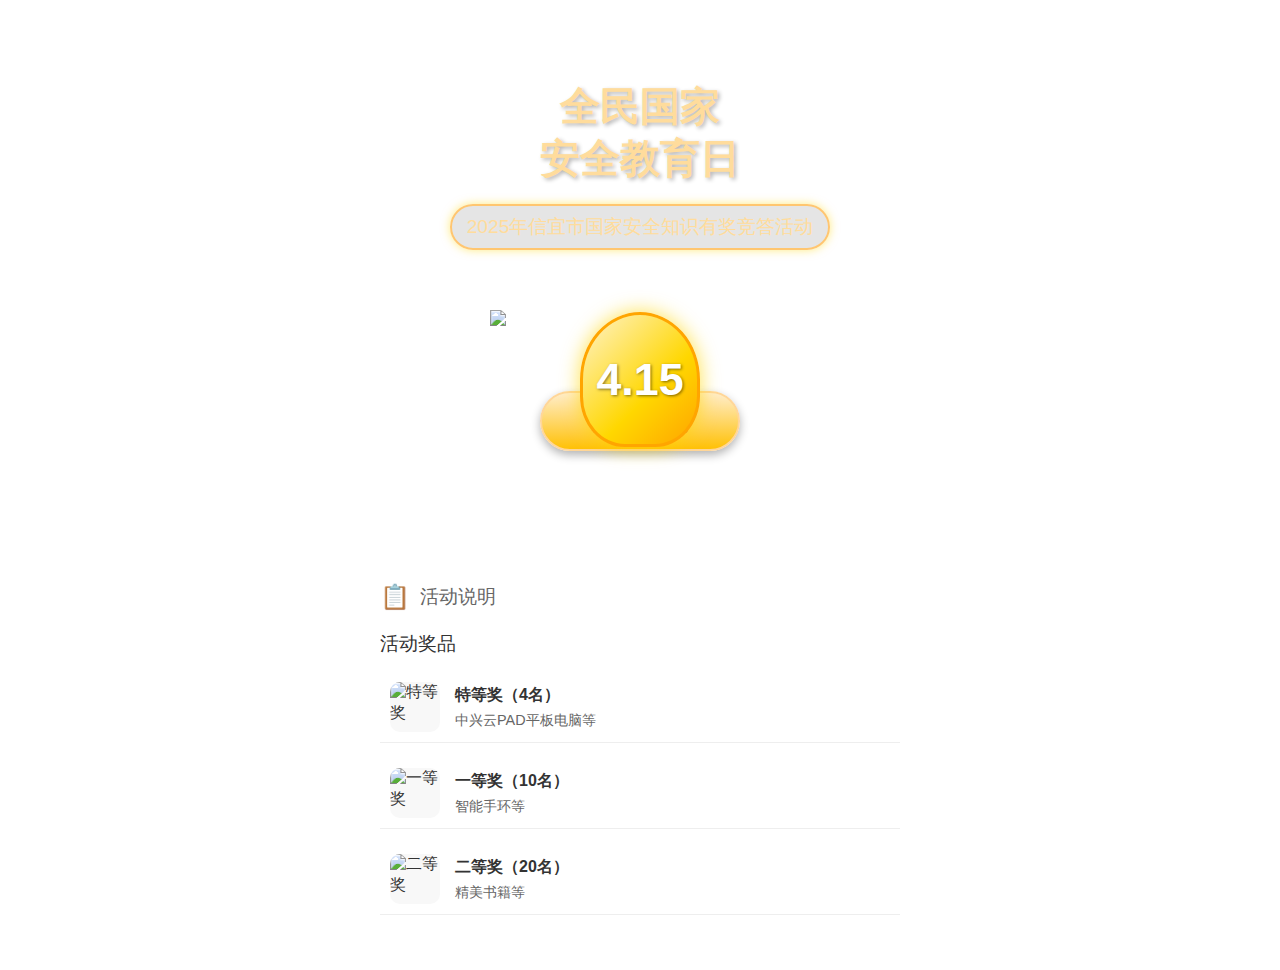
==== index.html @ 882b2b86 "no message" ====
<!DOCTYPE html>
<html lang="zh">
<head>
    <meta charset="UTF-8">
    <meta name="viewport" content="width=device-width, initial-scale=1.0">
    <title>2025年国家安全知识有奖竞答活动</title>
    <link rel="stylesheet" href="style.css">
    <style>
        /* 页面特定样式 */
        .container {
            width: 100%;
            max-width: 600px;
            margin: 0 auto;
            display: flex;
            flex-direction: column;
            align-items: center;
            padding: 20px;
            box-sizing: border-box;
        }
        
        .header {
            text-align: center;
            margin-top: 60px;
            margin-bottom: 40px;
        }
        
        .title {
            color: #FFDC9C;
            font-size: 2.5rem;
            font-weight: bold;
            text-shadow: 2px 2px 4px rgba(0, 0, 0, 0.3);
            margin-bottom: 10px;
            line-height: 1.3;
        }
        
        .subtitle {
            color: #FFDC9C;
            background-color: rgba(0, 0, 0, 0.1);
            padding: 8px 15px;
            border-radius: 30px;
            font-size: 1.2rem;
            margin-top: 20px;
            border: 2px solid #FFC670;
            box-shadow: 0 0 10px rgba(255, 215, 0, 0.5);
        }
        
        .shield-container {
            position: relative;
            margin: 20px 0 40px;
            width: 100%;
            display: flex;
            flex-direction: column;
            align-items: center;
        }
        
        .book-image {
            width: 80%;
            max-width: 300px;
        }
        
        .shield {
            position: absolute;
            top: 10%;
            width: 120px;
            height: 135px;
            background: linear-gradient(135deg, #FFF3CC 0%, #FFD700 60%, #FFA500 100%);
            border-radius: 60% 60% 45% 45%;
            display: flex;
            align-items: center;
            justify-content: center;
            box-shadow: 0 0 20px rgba(255, 215, 0, 0.7);
            border: 3px solid #FFA500;
        }
        
        .shield-text {
            color: white;
            font-size: 2.8rem;
            font-weight: bold;
            text-shadow: 1px 1px 3px rgba(0, 0, 0, 0.5);
        }
        
        .start-btn {
            background: linear-gradient(to bottom, #FFEDCB 0%, #FFC107 100%);
            color: #E63946;
            border: none;
            border-radius: 50px;
            padding: 12px 50px;
            font-size: 1.5rem;
            font-weight: bold;
            margin: 20px 0;
            cursor: pointer;
            box-shadow: 0 4px 10px rgba(0, 0, 0, 0.3);
            border: 2px solid #FFD699;
        }
        
        .start-btn:hover {
            background: linear-gradient(to bottom, #FFD699 0%, #FFA000 100%);
        }
        
        .participation-info {
            color: white;
            font-size: 1rem;
            margin: 10px 0;
            text-align: center;
        }
        
        .activity-info {
            background-color: white;
            border-radius: 10px 10px 0 0;
            width: 100%;
            padding: 20px;
            margin-top: 30px;
            color: #333;
        }
        
        .info-header {
            display: flex;
            align-items: center;
            margin-bottom: 20px;
            color: #666;
            font-size: 1.2rem;
        }
        
        .info-icon {
            margin-right: 10px;
            color: #999;
            font-size: 1.5rem;
        }
        
        .prize-section {
            margin-top: 20px;
        }
        
        .prize-title {
            font-size: 1.2rem;
            color: #333;
            margin-bottom: 15px;
        }
        
        .prize-item {
            display: flex;
            align-items: center;
            margin-bottom: 15px;
            padding: 10px;
            border-bottom: 1px solid #eee;
        }
        
        .prize-icon {
            width: 50px;
            height: 50px;
            margin-right: 15px;
            background-color: #f8f8f8;
            display: flex;
            align-items: center;
            justify-content: center;
            border-radius: 10px;
            overflow: hidden;
        }
        
        .prize-icon img {
            width: 100%;
            height: 100%;
            object-fit: contain;
        }
        
        .prize-desc {
            flex: 1;
        }
        
        .prize-name {
            font-weight: bold;
            margin-bottom: 5px;
        }
        
        .prize-detail {
            color: #666;
            font-size: 0.9rem;
        }
    </style>
</head>
<body>
    <div class="container">
        <div class="header">
            <div class="title">全民国家<br>安全教育日</div>
            <div class="subtitle">2025年信宜市国家安全知识有奖竞答活动</div>
        </div>
        
        <div class="shield-container">
            <img src="book.png" alt="书本图片" class="book-image">
            <div class="shield">
                <div class="shield-text">4.15</div>
            </div>
        </div>
        
        <button class="start-btn" id="startBtn">开始挑战</button>
        
        <div class="participation-info">
            您今天还有 2 次参与机会<br>
            已有 8478 人参加活动
        </div>
        
        <div class="activity-info">
            <div class="info-header">
                <span class="info-icon">📋</span>
                <span>活动说明</span>
            </div>
            
            <div class="prize-section">
                <div class="prize-title">活动奖品</div>
                
                <div class="prize-item">
                    <div class="prize-icon">
                        <img src="gift.png" alt="特等奖">
                    </div>
                    <div class="prize-desc">
                        <div class="prize-name">特等奖（4名）</div>
                        <div class="prize-detail">中兴云PAD平板电脑等</div>
                    </div>
                </div>
                
                <div class="prize-item">
                    <div class="prize-icon">
                        <img src="gift.png" alt="一等奖">
                    </div>
                    <div class="prize-desc">
                        <div class="prize-name">一等奖（10名）</div>
                        <div class="prize-detail">智能手环等</div>
                    </div>
                </div>
                
                <div class="prize-item">
                    <div class="prize-icon">
                        <img src="gift.png" alt="二等奖">
                    </div>
                    <div class="prize-desc">
                        <div class="prize-name">二等奖（20名）</div>
                        <div class="prize-detail">精美书籍等</div>
                    </div>
                </div>
            </div>
        </div>
    </div>

    <script>
        // 点击开始挑战按钮跳转到答题页面
        document.getElementById("startBtn").addEventListener("click", function() {
            window.location.href = "quiz.html";
        });
    </script>
</body>
</html>
---- style.css ----
/* Global style for mobile responsiveness and basic resets */
* {
    box-sizing: border-box;
    margin: 0;
    padding: 0;
  }
  
  body {
    font-family: Arial, sans-serif;
    background: url('背景.jpg') no-repeat center top ; /* Red gradient background */
    background-size: 100% auto; /* 宽度100%，高度自适应，保持原始比例 */
    color: #fff;  /* Default text color white (overwritten for options as needed) */
    padding: 20;
    height: 100vh; /* 确保body占满整个视口高度 */
    display: flex;
    flex-direction: column;
    align-items: center;
  }
    /* Quiz Container 调整位置 */
    #quiz-container {
      width: 90%;
      max-width: 800px;
      margin-top: 25vh; /* 从顶部留出15%的视口高度 */
      background-color: rgba(230, 11, 11, 0.5); /* 半透明黑色背景 */
      border-radius: 10px;
      padding: 20px;
      box-shadow: 0 0 20px rgba(0, 0, 0, 0.1);
    }
  /* Timer display */
  #timer {
    text-align: center;
    font-size: 1.2em;
    margin-bottom: 15px;
    color: #fff;
  }
  #timer #time {
    font-weight: bold;
    font-size: 1.6em;
    color: #4CAF50;  /* Green color for the countdown number */
  }
    /* Result screen styling */
    #result-container {
      text-align: center;
      width: 100%;  /* 使其占满整个父容器 */
      padding: 20px 0;
    }
    #result-container h2 {
      font-size: 1.8em;
      margin-bottom: 20px;
      color: #fff;
    }
    #score-text {
      font-size: 1.4em;
      color: #fff;
      font-weight: bold;
    }
  /* Question number text */
  #question-number {
    text-align: center;
    font-size: 1em;
    margin-bottom: 5px;
  }
  
  /* Question text */
  #question-text {
    text-align: left;
    font-size: 1.25em;
    font-weight: bold;
    margin-bottom: 20px;
    line-height: 1.4;
  }
  
  /* Options container and option items */
  #options {
    max-width: 600px;
    margin: 0 auto; /* center options container */
  }
  .option {
    background: #fff;
    color: #000;
    border: none;
    border-radius: 8px;
    padding: 15px;
    margin: 10px 0;
    font-size: 1em;
    text-align: left;
    display: flex;
    justify-content: space-between;
    align-items: center;
    /* Add subtle shadow for contrast on colored background */
    box-shadow: 0 2px 4px rgba(0,0,0,0.2);
    cursor: pointer;
  }
  .option:hover {
    background: #f1f1f1;
  }
  
  /* Option text and icon */
  .option-text {
    /* flex-grow to fill space, pushing icon to right */
    flex: 1;
  }
  .option-icon {
    margin-left: 10px;
    font-size: 1.2em;
    visibility: hidden; /* hidden until answer is revealed */
  }
  
  /* Correct answer styling */
  .option.correct {
    background: #4CAF50 !important;  /* green background */
    color: #fff !important;          /* white text on green */
  }
  .option.correct .option-icon {
    visibility: visible;
    color: #fff;
  }
  .option.correct .option-icon::before {
    content: "✔";
  }
  
  /* Incorrect answer styling */
  .option.wrong {
    background: #E74C3C !important;  /* red background */
    color: #fff !important;          /* white text on red */
  }
  .option.wrong .option-icon {
    visibility: visible;
    color: #fff;
  }
  .option.wrong .option-icon::before {
    content: "✖";
  }
  
  /* Result screen styling */
  #result-container {
    text-align: center;
    margin-top: 50px;
  }
  #result-container h2 {
    font-size: 1.5em;
    margin-bottom: 20px;
  }
  #score-text {
    font-size: 1.2em;
  }
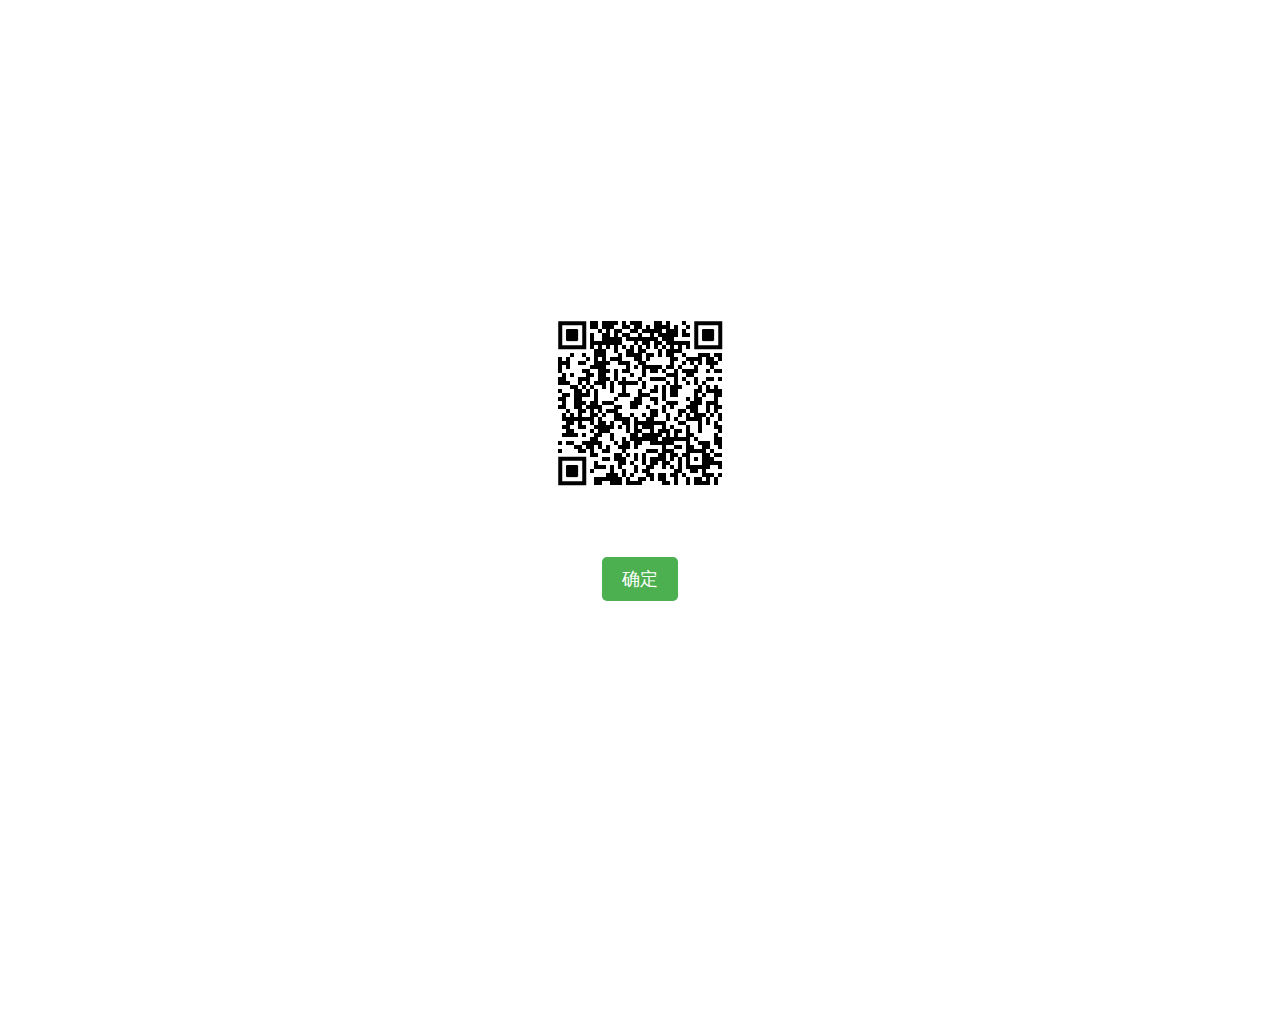
==== commit a5709c09: "123" ====
--- a/index.html
+++ b/index.html
@@ -3,248 +3,57 @@
 <head>
     <meta charset="UTF-8">
     <meta name="viewport" content="width=device-width, initial-scale=1.0">
-    <title>2025年国家安全知识有奖竞答活动</title>
-    <link rel="stylesheet" href="style.css">
+    <title>关注公众号</title>
     <style>
-        /* 页面特定样式 */
-        .container {
-            width: 100%;
-            max-width: 600px;
-            margin: 0 auto;
+        body {
+            font-family: Arial, sans-serif;
+            text-align: center;
+            padding-top: 50px;
+            /* 添加背景图片 */
+            background: url('FirstPageBackground.jpg') no-repeat center center fixed;
+            background-size: cover;
+            height: 100vh;
+            overflow: hidden;
+            color: #fff; /* 文字颜色改为白色 */
+            
             display: flex;
             flex-direction: column;
-            align-items: center;
+            justify-content: flex-start;
             padding: 20px;
-            box-sizing: border-box;
+            padding-top: 10vh;
         }
-        
-        .header {
-            text-align: center;
-            margin-top: 60px;
-            margin-bottom: 40px;
+        .content-wrapper {
+            margin-top: 10vh;       /* 进一步控制下移距离 */
+            transform: translateY(20px); /* 微调位置 */
         }
-        
-        .title {
-            color: #FFDC9C;
-            font-size: 2.5rem;
-            font-weight: bold;
-            text-shadow: 2px 2px 4px rgba(0, 0, 0, 0.3);
-            margin-bottom: 10px;
-            line-height: 1.3;
+        .qr-code {
+            margin: 30px 0;
         }
-        
-        .subtitle {
-            color: #FFDC9C;
-            background-color: rgba(0, 0, 0, 0.1);
-            padding: 8px 15px;
-            border-radius: 30px;
-            font-size: 1.2rem;
+        /* 增加按钮样式 */
+        #nextButton {
             margin-top: 20px;
-            border: 2px solid #FFC670;
-            box-shadow: 0 0 10px rgba(255, 215, 0, 0.5);
-        }
-        
-        .shield-container {
-            position: relative;
-            margin: 20px 0 40px;
-            width: 100%;
-            display: flex;
-            flex-direction: column;
-            align-items: center;
-        }
-        
-        .book-image {
-            width: 80%;
-            max-width: 300px;
-        }
-        
-        .shield {
-            position: absolute;
-            top: 10%;
-            width: 120px;
-            height: 135px;
-            background: linear-gradient(135deg, #FFF3CC 0%, #FFD700 60%, #FFA500 100%);
-            border-radius: 60% 60% 45% 45%;
-            display: flex;
-            align-items: center;
-            justify-content: center;
-            box-shadow: 0 0 20px rgba(255, 215, 0, 0.7);
-            border: 3px solid #FFA500;
-        }
-        
-        .shield-text {
+            padding: 10px 20px;
+            font-size: 1.1em;
+            background-color: #4CAF50;
             color: white;
-            font-size: 2.8rem;
-            font-weight: bold;
-            text-shadow: 1px 1px 3px rgba(0, 0, 0, 0.5);
-        }
-        
-        .start-btn {
-            background: linear-gradient(to bottom, #FFEDCB 0%, #FFC107 100%);
-            color: #E63946;
             border: none;
-            border-radius: 50px;
-            padding: 12px 50px;
-            font-size: 1.5rem;
-            font-weight: bold;
-            margin: 20px 0;
+            border-radius: 5px;
             cursor: pointer;
-            box-shadow: 0 4px 10px rgba(0, 0, 0, 0.3);
-            border: 2px solid #FFD699;
-        }
-        
-        .start-btn:hover {
-            background: linear-gradient(to bottom, #FFD699 0%, #FFA000 100%);
-        }
-        
-        .participation-info {
-            color: white;
-            font-size: 1rem;
-            margin: 10px 0;
-            text-align: center;
-        }
-        
-        .activity-info {
-            background-color: white;
-            border-radius: 10px 10px 0 0;
-            width: 100%;
-            padding: 20px;
-            margin-top: 30px;
-            color: #333;
-        }
-        
-        .info-header {
-            display: flex;
-            align-items: center;
-            margin-bottom: 20px;
-            color: #666;
-            font-size: 1.2rem;
-        }
-        
-        .info-icon {
-            margin-right: 10px;
-            color: #999;
-            font-size: 1.5rem;
-        }
-        
-        .prize-section {
-            margin-top: 20px;
-        }
-        
-        .prize-title {
-            font-size: 1.2rem;
-            color: #333;
-            margin-bottom: 15px;
-        }
-        
-        .prize-item {
-            display: flex;
-            align-items: center;
-            margin-bottom: 15px;
-            padding: 10px;
-            border-bottom: 1px solid #eee;
-        }
-        
-        .prize-icon {
-            width: 50px;
-            height: 50px;
-            margin-right: 15px;
-            background-color: #f8f8f8;
-            display: flex;
-            align-items: center;
-            justify-content: center;
-            border-radius: 10px;
-            overflow: hidden;
-        }
-        
-        .prize-icon img {
-            width: 100%;
-            height: 100%;
-            object-fit: contain;
-        }
-        
-        .prize-desc {
-            flex: 1;
-        }
-        
-        .prize-name {
-            font-weight: bold;
-            margin-bottom: 5px;
-        }
-        
-        .prize-detail {
-            color: #666;
-            font-size: 0.9rem;
         }
     </style>
 </head>
 <body>
-    <div class="container">
-        <div class="header">
-            <div class="title">全民国家<br>安全教育日</div>
-            <div class="subtitle">2025年信宜市国家安全知识有奖竞答活动</div>
+    <div class="content-wrapper">
+        <h1>扫描二维码并关注我们的公众号</h1>
+        <div class="qr-code">
+            <img src="qrcode.png" alt="微信公众号二维码" width="200">
         </div>
-        
-        <div class="shield-container">
-            <img src="book.png" alt="书本图片" class="book-image">
-            <div class="shield">
-                <div class="shield-text">4.15</div>
-            </div>
-        </div>
-        
-        <button class="start-btn" id="startBtn">开始挑战</button>
-        
-        <div class="participation-info">
-            您今天还有 2 次参与机会<br>
-            已有 8478 人参加活动
-        </div>
-        
-        <div class="activity-info">
-            <div class="info-header">
-                <span class="info-icon">📋</span>
-                <span>活动说明</span>
-            </div>
-            
-            <div class="prize-section">
-                <div class="prize-title">活动奖品</div>
-                
-                <div class="prize-item">
-                    <div class="prize-icon">
-                        <img src="gift.png" alt="特等奖">
-                    </div>
-                    <div class="prize-desc">
-                        <div class="prize-name">特等奖（4名）</div>
-                        <div class="prize-detail">中兴云PAD平板电脑等</div>
-                    </div>
-                </div>
-                
-                <div class="prize-item">
-                    <div class="prize-icon">
-                        <img src="gift.png" alt="一等奖">
-                    </div>
-                    <div class="prize-desc">
-                        <div class="prize-name">一等奖（10名）</div>
-                        <div class="prize-detail">智能手环等</div>
-                    </div>
-                </div>
-                
-                <div class="prize-item">
-                    <div class="prize-icon">
-                        <img src="gift.png" alt="二等奖">
-                    </div>
-                    <div class="prize-desc">
-                        <div class="prize-name">二等奖（20名）</div>
-                        <div class="prize-detail">精美书籍等</div>
-                    </div>
-                </div>
-            </div>
-        </div>
+        <button id="nextButton">确定</button>
     </div>
 
     <script>
-        // 点击开始挑战按钮跳转到答题页面
-        document.getElementById("startBtn").addEventListener("click", function() {
-            window.location.href = "quiz.html";
+        document.getElementById("nextButton").addEventListener("click", function() {
+            window.location.href = "second_page.html";  // 跳转到第二个界面
         });
     </script>
 </body>
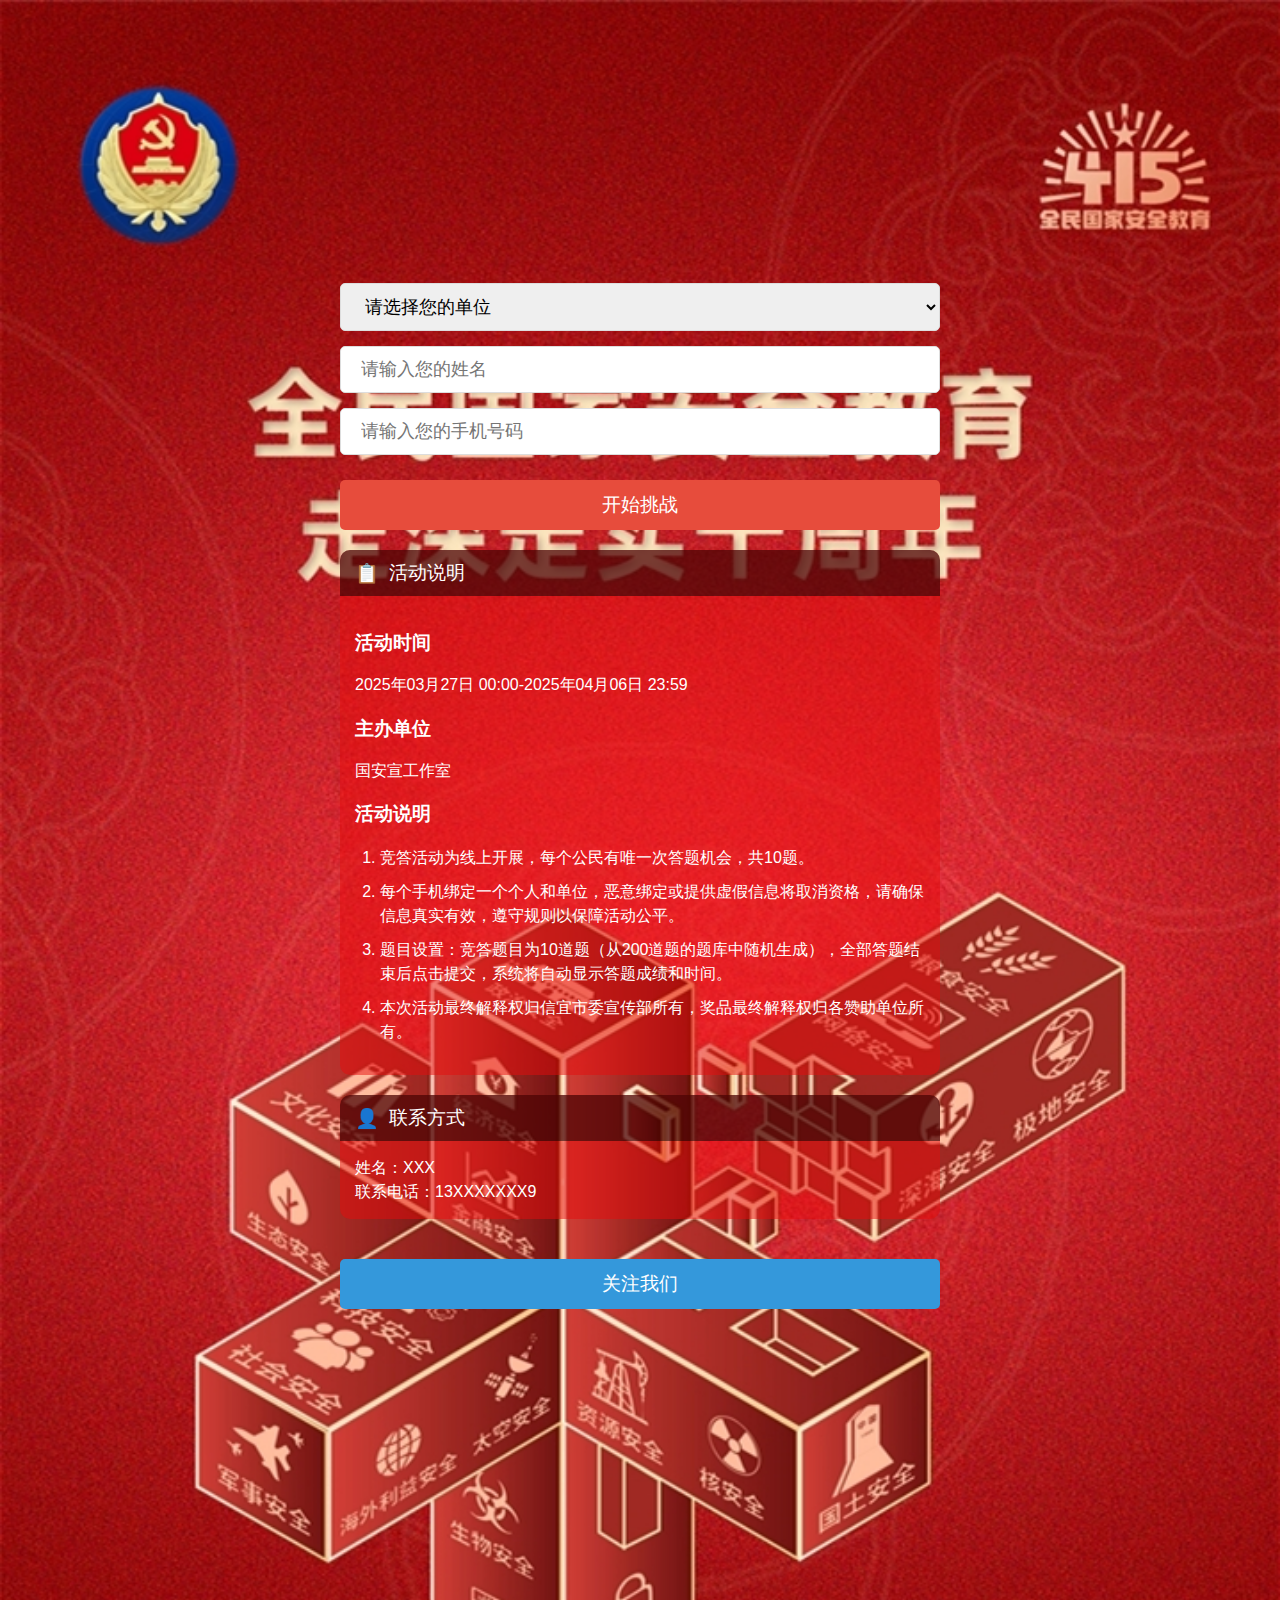
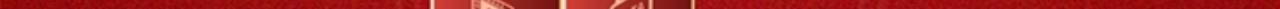
==== commit caa34526: "牛逼" ====
--- a/index.html
+++ b/index.html
@@ -1,59 +1,120 @@
 <!DOCTYPE html>
-<html lang="zh">
+<html lang="zh" class="index-page">
 <head>
     <meta charset="UTF-8">
     <meta name="viewport" content="width=device-width, initial-scale=1.0">
-    <title>关注公众号</title>
-    <style>
-        body {
-            font-family: Arial, sans-serif;
-            text-align: center;
-            padding-top: 50px;
-            /* 添加背景图片 */
-            background: url('FirstPageBackground.jpg') no-repeat center center fixed;
-            background-size: cover;
-            height: 100vh;
-            overflow: hidden;
-            color: #fff; /* 文字颜色改为白色 */
-            
-            display: flex;
-            flex-direction: column;
-            justify-content: flex-start;
-            padding: 20px;
-            padding-top: 10vh;
-        }
-        .content-wrapper {
-            margin-top: 10vh;       /* 进一步控制下移距离 */
-            transform: translateY(20px); /* 微调位置 */
-        }
-        .qr-code {
-            margin: 30px 0;
-        }
-        /* 增加按钮样式 */
-        #nextButton {
-            margin-top: 20px;
-            padding: 10px 20px;
-            font-size: 1.1em;
-            background-color: #4CAF50;
-            color: white;
-            border: none;
-            border-radius: 5px;
-            cursor: pointer;
-        }
-    </style>
+    <title>2025年国安宣工作室国家安全知识有奖竞答</title>
+    <link rel="stylesheet" href="index.css">
 </head>
 <body>
     <div class="content-wrapper">
-        <h1>扫描二维码并关注我们的公众号</h1>
-        <div class="qr-code">
-            <img src="qrcode.png" alt="微信公众号二维码" width="200">
+
+        <div class="form-area">
+            <select id="unitSelect" aria-label="选择单位">
+                <option value="">请选择您的单位</option>
+                <option value="A">A单位</option>
+                <option value="B">B单位</option>
+                <option value="C">C单位</option>
+                <option value="D">D单位</option>
+            </select>
+            
+            <input type="text" id="userName" placeholder="请输入您的姓名" aria-label="姓名">
+            <input type="tel" id="userPhone" placeholder="请输入您的手机号码" aria-label="手机号码">
+            
+            <button id="startQuizButton">开始挑战</button>
         </div>
-        <button id="nextButton">确定</button>
+        
+        <div class="section info-section">
+            <div class="section-title">
+                <span class="icon">📋</span> 活动说明
+            </div>
+            <div class="section-content">
+                <h3>活动时间</h3>
+                <div class="time-desc">2025年03月27日 00:00-2025年04月06日 23:59</div>
+                
+                <h3>主办单位</h3>
+                <div class="organizer">国安宣工作室</div>
+                
+                <h3>活动说明</h3>
+                <ol class="rules">
+                    <li>竞答活动为线上开展，每个公民有唯一次答题机会，共10题。</li>
+                    <li>每个手机绑定一个个人和单位，恶意绑定或提供虚假信息将取消资格，请确保信息真实有效，遵守规则以保障活动公平。</li>
+                    <li>题目设置：竞答题目为10道题（从200道题的题库中随机生成），全部答题结束后点击提交，系统将自动显示答题成绩和时间。</li>
+                    <li>本次活动最终解释权归信宜市委宣传部所有，奖品最终解释权归各赞助单位所有。</li>
+                </ol>
+            </div>
+        </div>
+        
+        <div class="section contact-section">
+            <div class="section-title">
+                <span class="icon">👤</span> 联系方式
+            </div>
+            <div class="section-content contact-info">
+                <div>姓名：XXX</div>
+                <div>联系电话：13XXXXXXX9</div>
+            </div>
+        </div>
+        
+        <button id="followButton" class="follow-button">关注我们</button>
+    </div>
+    
+    <!-- 二维码弹窗 -->
+    <div id="qrModal" class="modal">
+        <div class="modal-content">
+            <div class="qr-code">
+                <img src="qrcode.png" alt="微信公众号二维码" width="200">
+            </div>
+            <div class="qr-instruction">长按识别二维码</div>
+            <button id="closeModal" class="close-button">×</button>
+        </div>
     </div>
 
     <script>
-        document.getElementById("nextButton").addEventListener("click", function() {
-            window.location.href = "second_page.html";  // 跳转到第二个界面
+        // 开始答题按钮
+        document.getElementById("startQuizButton").addEventListener("click", function() {
+            const unit = document.getElementById("unitSelect").value;
+            const name = document.getElementById("userName").value;
+            const phone = document.getElementById("userPhone").value;
+            
+            if (!unit) {
+                alert("请选择您的单位");
+                return;
+            }
+            
+            if (!name) {
+                alert("请输入您的姓名");
+                return;
+            }
+            
+            if (!phone) {
+                alert("请输入您的手机号码");
+                return;
+            }
+            
+            // 将用户信息存储在localStorage中
+            localStorage.setItem("selectedUnit", unit);
+            localStorage.setItem("userName", name);
+            localStorage.setItem("userPhone", phone);
+            
+            // 跳转到答题页面
+            window.location.href = "quiz.html";
+        });
+        
+        // 关注我们按钮
+        document.getElementById("followButton").addEventListener("click", function() {
+            document.getElementById("qrModal").style.display = "flex";
+        });
+        
+        // 关闭二维码弹窗
+        document.getElementById("closeModal").addEventListener("click", function() {
+            document.getElementById("qrModal").style.display = "none";
+        });
+        
+        // 点击弹窗背景也可以关闭
+        document.getElementById("qrModal").addEventListener("click", function(event) {
+            if (event.target === this) {
+                this.style.display = "none";
+            }
         });
     </script>
 </body>
--- a/index.css
+++ b/index.css
@@ -0,0 +1,322 @@
+/* 共享基础样式 */
+body {
+    font-family: Arial, sans-serif;
+    text-align: center;
+    min-height: 100vh;
+    overflow-x: hidden;
+    overflow-y: auto;
+    display: flex;
+    flex-direction: column;
+    justify-content: flex-start;
+    padding: 20px;
+    padding-top: 5vh;
+    padding-bottom: 200px; /* 减少底部padding */
+    color: #fff;
+    margin: 0;
+    position: relative; /* 确保定位正确 */
+}
+
+/* index.html 样式 - 两张图片和纯色背景 */
+.index-page body {
+    background-color: #900A0B; /* 背景底色 */
+    position: relative;
+}
+
+/* 背景实现 - 上下两张图片，中间纯色 */
+.index-page body::before {
+    content: "";
+    position: absolute; /* 允许背景随内容滚动 */
+    top: 0;
+    left: 0;
+    right: 0;
+    bottom: 0;
+    z-index: -1;
+    
+    /* 使用两张图片，纯色中间 */
+    background: 
+        url('FirstPageTop.jpg') top center / 100% auto no-repeat,    /* 顶部图片 */
+        url('FirstPageBottom.jpg') bottom center / 100% auto no-repeat; /* 底部图片 */
+    
+    /* 设置背景图片位置 */
+    background-position: 
+        top center,       /* 顶部图片位置 */
+        bottom center;    /* 底部图片位置 */
+    
+    background-color: #900A0B; /* 确保中间有纯色背景 */
+    background-attachment: scroll; /* 允许背景滚动 */
+    height: auto; /* 高度自适应 */
+    min-height: 100%; /* 最小高度100% */
+}
+
+.content-wrapper {
+    margin: 0 auto;
+    margin-top: 22vh; /* 增加上边距，使内容显示在更靠下的位置 */
+    max-width: 600px;
+    width: 100%;
+    padding: 20px;
+    position: relative;
+    z-index: 1;
+    margin-bottom: 50px; /* 增加底部间距 */
+}
+
+/* 标题样式 */
+h1 {
+    font-size: 2.2em;
+    font-weight: bold;
+    margin-bottom: 5px;
+    color: gold;
+    text-shadow: 1px 1px 3px rgba(0,0,0,0.7);
+}
+
+.subtitle {
+    font-size: 1.2em;
+    margin-bottom: 20px;
+    padding: 5px 10px;
+    background-color: rgba(255, 215, 0, 0.2);
+    border-radius: 20px;
+    display: inline-block;
+}
+
+/* 盾牌图标 */
+.shield-icon {
+    width: 200px;
+    height: 200px;
+    margin: 20px auto;
+    background-color: gold;
+    border-radius: 50% 50% 5% 5%;
+    display: flex;
+    justify-content: center;
+    align-items: center;
+    box-shadow: 0 0 20px rgba(255, 215, 0, 0.5);
+    position: relative;
+}
+
+.date {
+    font-size: 3em;
+    font-weight: bold;
+    color: white;
+    text-shadow: 1px 1px 3px rgba(0,0,0,0.7);
+}
+
+/* 表单区域 */
+.form-area {
+    margin: 20px 0;
+    display: flex;
+    flex-direction: column;
+    gap: 15px;
+}
+
+#unitSelect, #userName, #userPhone {
+    padding: 12px 20px;
+    font-size: 1.1em;
+    border-radius: 5px;
+    border: 1px solid #ddd;
+    width: 100%;
+    box-sizing: border-box;
+}
+
+#startQuizButton {
+    width: 100%;
+    padding: 12px 20px;
+    font-size: 1.2em;
+    margin-top: 10px;
+    background-color: #e74c3c;
+    transition: background-color 0.3s;
+}
+
+#startQuizButton:hover {
+    background-color: #c0392b;
+}
+
+/* 信息区块 */
+.section {
+    background-color: rgba(230, 11, 11, 0.5);
+    border-radius: 10px;
+    margin: 20px 0;
+    text-align: left;
+    overflow: hidden;
+}
+
+.section-title {
+    background-color: rgba(0, 0, 0, 0.5);
+    padding: 10px 15px;
+    font-size: 1.2em;
+    display: flex;
+    align-items: center;
+}
+
+.icon {
+    margin-right: 10px;
+}
+
+.section-content {
+    padding: 15px;
+}
+
+/* 活动时间和主办单位 */
+.time-desc, .organizer {
+    margin: 10px 0;
+    line-height: 1.4;
+}
+
+/* 规则列表 */
+.rules {
+    padding-left: 25px;
+}
+
+.rules li {
+    margin-bottom: 10px;
+    line-height: 1.5;
+}
+
+/* 联系方式 */
+.contact-info {
+    line-height: 1.5;
+}
+
+/* 关注按钮 */
+.follow-button {
+    width: 100%;
+    padding: 12px 20px;
+    font-size: 1.2em;
+    margin-top: 20px;
+    margin-bottom: 30px; /* 增加底部间距 */
+    background-color: #3498db;
+}
+
+.follow-button:hover {
+    background-color: #2980b9;
+}
+
+/* 二维码弹窗 */
+.modal {
+    display: none;
+    position: fixed;
+    top: 0;
+    left: 0;
+    width: 100%;
+    height: 100%;
+    background-color: rgba(0, 0, 0, 0.7);
+    justify-content: center;
+    align-items: center;
+    z-index: 1000;
+}
+
+.modal-content {
+    background-color: white;
+    padding: 30px;
+    border-radius: 10px;
+    text-align: center;
+    position: relative;
+    max-width: 80%;
+}
+
+.qr-code {
+    margin: 20px 0;
+}
+
+.qr-instruction {
+    color: #333;
+    font-size: 1.2em;
+    margin-top: 15px;
+}
+
+.close-button {
+    position: absolute;
+    top: 10px;
+    right: 10px;
+    background: none;
+    border: none;
+    font-size: 1.5em;
+    cursor: pointer;
+    color: #333;
+    padding: 0;
+    margin: 0;
+    line-height: 1;
+    width: 30px;
+    height: 30px;
+}
+
+/* 按钮共享样式 */
+button {
+    margin-top: 20px;
+    padding: 10px 20px;
+    font-size: 1.1em;
+    background-color: #4CAF50;
+    color: white;
+    border: none;
+    border-radius: 5px;
+    cursor: pointer;
+}
+
+button:hover {
+    opacity: 0.9;
+}
+
+/* second_page.html 两图片背景实现 */
+.second-page body {
+    background-color: #1f3a70; /* 深蓝底色 */
+    position: relative;
+}
+
+.second-page body::before {
+    content: "";
+    position: absolute; /* 允许背景随内容滚动 */
+    top: 0;
+    left: 0;
+    right: 0;
+    bottom: 0;
+    z-index: -1;
+    
+    /* 使用两张图片，纯色中间 */
+    background: 
+        url('SecondPageTop.jpg') top center / 100% auto no-repeat,    /* 顶部图片 */
+        url('SecondPageBottom.jpg') bottom center / 100% auto no-repeat; /* 底部图片 */
+    
+    /* 设置背景图片位置 */
+    background-position: 
+        top center,       /* 顶部图片位置 */
+        bottom center;    /* 底部图片位置 */
+    
+    background-color: #1f3a70; /* 确保中间有纯色背景 */
+    background-attachment: scroll; /* 允许背景滚动 */
+    height: auto; /* 高度自适应 */
+    min-height: 100%; /* 最小高度100% */
+}
+
+.second-page .content-wrapper {
+    margin-top: 15vh;
+}
+
+.second-page h1 {
+    margin-bottom: 30px;
+}
+
+/* second_page 特有样式 */
+#unitSelect {
+    width: 100%;
+}
+
+#startQuizButton {
+    width: 100%;
+}
+
+/* 响应式调整 */
+@media (max-width: 768px) {
+    .content-wrapper {
+        padding: 10px;
+    }
+    
+    h1 {
+        font-size: 1.8em;
+    }
+    
+    .shield-icon {
+        width: 150px;
+        height: 150px;
+    }
+    
+    .date {
+        font-size: 2.5em;
+    }
+} 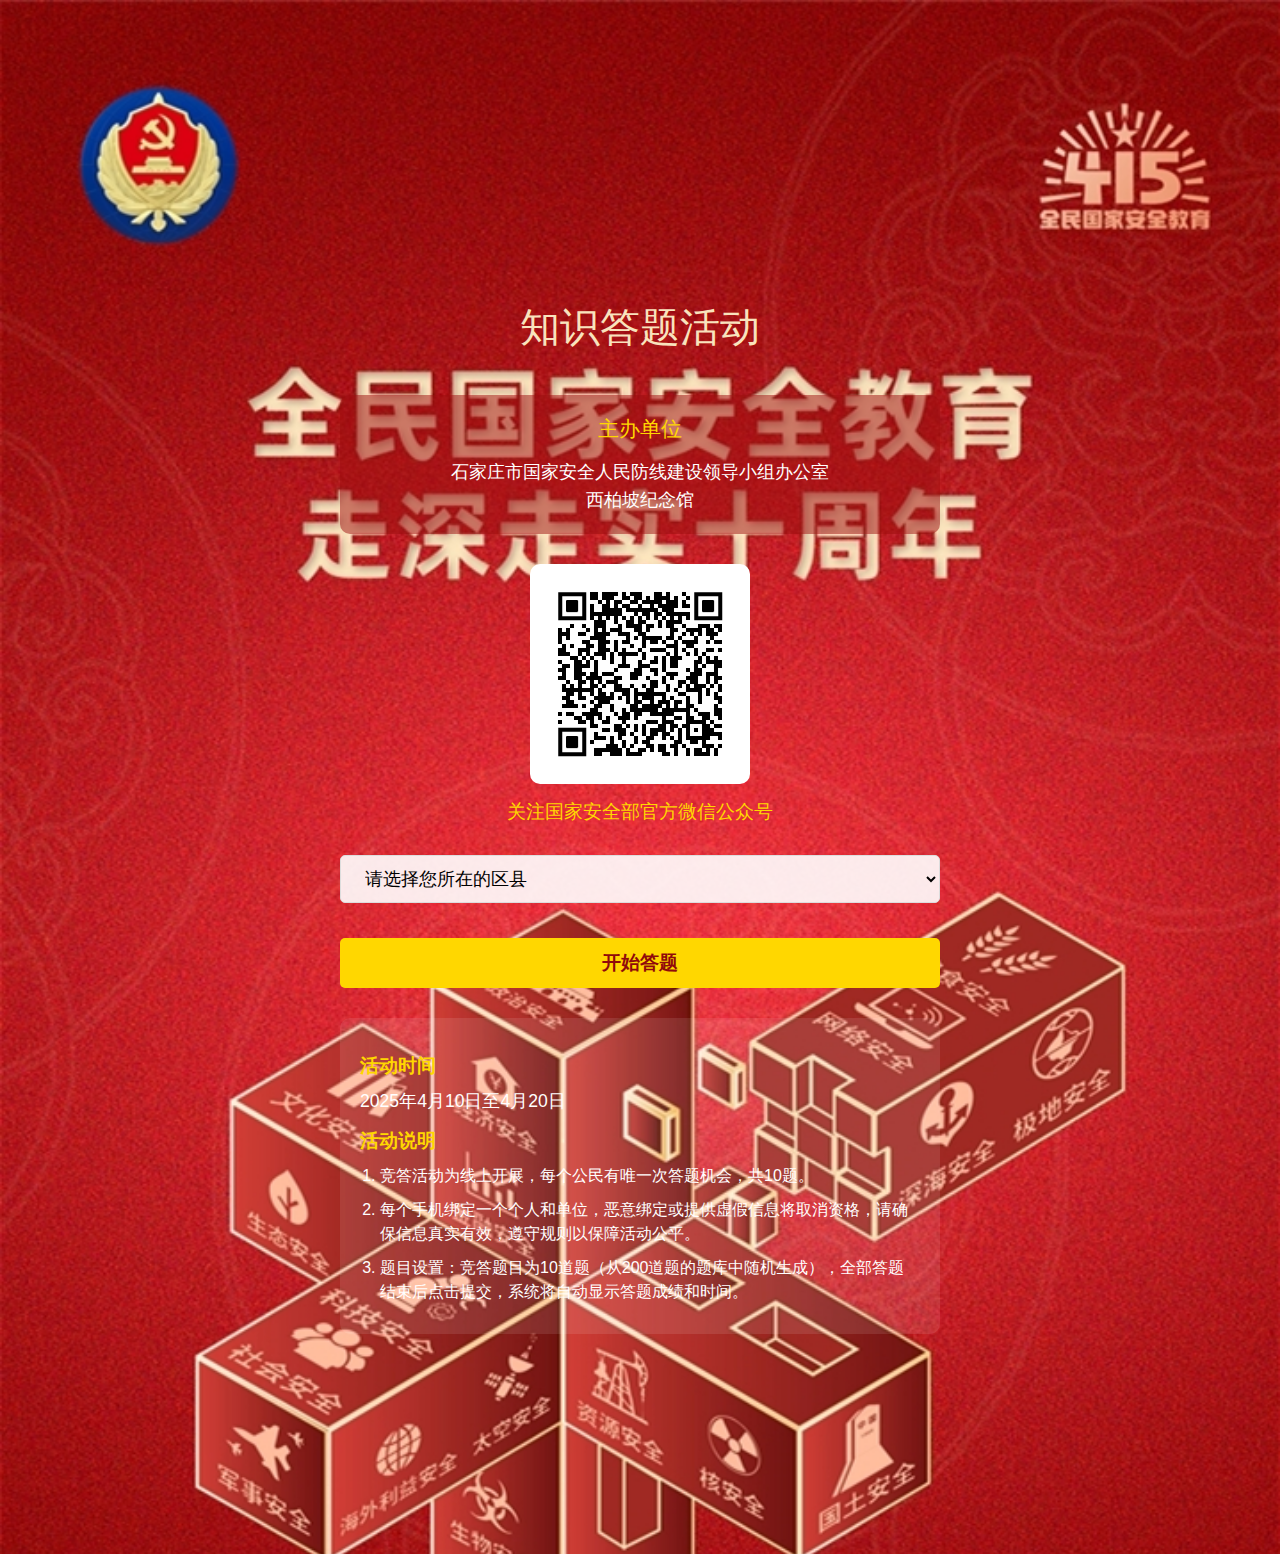
==== commit 97b50d37: "修改外观" ====
--- a/index.html
+++ b/index.html
@@ -3,118 +3,101 @@
 <head>
     <meta charset="UTF-8">
     <meta name="viewport" content="width=device-width, initial-scale=1.0">
-    <title>2025年国安宣工作室国家安全知识有奖竞答</title>
+    <title>415全民国家安全教育 走深走实十周年知识答题活动</title>
     <link rel="stylesheet" href="index.css">
 </head>
 <body>
     <div class="content-wrapper">
+        <div class="header-section">
+            <div class="activity-title">知识答题活动</div>
+        </div>
+
+        <div class="organizer-section">
+            <div class="section-title">主办单位</div>
+            <div class="organizer-content">
+                石家庄市国家安全人民防线建设领导小组办公室<br>
+                西柏坡纪念馆
+            </div>
+        </div>
+
+        <div class="qr-section">
+            <img src="qrcode.png" alt="国家安全部官方微信公众号二维码" class="qr-image">
+            <div class="qr-text">关注国家安全部官方微信公众号</div>
+        </div>
 
         <div class="form-area">
-            <select id="unitSelect" aria-label="选择单位">
-                <option value="">请选择您的单位</option>
-                <option value="A">A单位</option>
-                <option value="B">B单位</option>
-                <option value="C">C单位</option>
-                <option value="D">D单位</option>
+            <select id="districtSelect" aria-label="选择地区">
+                <option value="">请选择您所在的区县</option>
+                <option value="长安区">长安区</option>
+                <option value="桥西区">桥西区</option>
+                <option value="新华区">新华区</option>
+                <option value="井陉矿区">井陉矿区</option>
+                <option value="裕华区">裕华区</option>
+                <option value="藁城区">藁城区</option>
+                <option value="鹿泉区">鹿泉区</option>
+                <option value="栾城区">栾城区</option>
+                <option value="井陉县">井陉县</option>
+                <option value="正定县">正定县</option>
+                <option value="行唐县">行唐县</option>
+                <option value="灵寿县">灵寿县</option>
+                <option value="高邑县">高邑县</option>
+                <option value="深泽县">深泽县</option>
+                <option value="赞皇县">赞皇县</option>
+                <option value="无极县">无极县</option>
+                <option value="平山县">平山县</option>
+                <option value="元氏县">元氏县</option>
+                <option value="赵县">赵县</option>
+                <option value="辛集市">辛集市</option>
+                <option value="晋州市">晋州市</option>
+                <option value="新乐市">新乐市</option>
             </select>
             
-            <input type="text" id="userName" placeholder="请输入您的姓名" aria-label="姓名">
-            <input type="tel" id="userPhone" placeholder="请输入您的手机号码" aria-label="手机号码">
+
             
-            <button id="startQuizButton">开始挑战</button>
+            <button id="startQuizButton">开始答题</button>
         </div>
         
         <div class="section info-section">
-            <div class="section-title">
-                <span class="icon">📋</span> 活动说明
-            </div>
             <div class="section-content">
                 <h3>活动时间</h3>
-                <div class="time-desc">2025年03月27日 00:00-2025年04月06日 23:59</div>
-                
-                <h3>主办单位</h3>
-                <div class="organizer">国安宣工作室</div>
+                <div class="time-desc">2025年4月10日至4月20日</div>
                 
                 <h3>活动说明</h3>
                 <ol class="rules">
                     <li>竞答活动为线上开展，每个公民有唯一次答题机会，共10题。</li>
                     <li>每个手机绑定一个个人和单位，恶意绑定或提供虚假信息将取消资格，请确保信息真实有效，遵守规则以保障活动公平。</li>
                     <li>题目设置：竞答题目为10道题（从200道题的题库中随机生成），全部答题结束后点击提交，系统将自动显示答题成绩和时间。</li>
-                    <li>本次活动最终解释权归信宜市委宣传部所有，奖品最终解释权归各赞助单位所有。</li>
                 </ol>
             </div>
-        </div>
-        
-        <div class="section contact-section">
-            <div class="section-title">
-                <span class="icon">👤</span> 联系方式
-            </div>
-            <div class="section-content contact-info">
-                <div>姓名：XXX</div>
-                <div>联系电话：13XXXXXXX9</div>
-            </div>
-        </div>
-        
-        <button id="followButton" class="follow-button">关注我们</button>
-    </div>
-    
-    <!-- 二维码弹窗 -->
-    <div id="qrModal" class="modal">
-        <div class="modal-content">
-            <div class="qr-code">
-                <img src="qrcode.png" alt="微信公众号二维码" width="200">
-            </div>
-            <div class="qr-instruction">长按识别二维码</div>
-            <button id="closeModal" class="close-button">×</button>
         </div>
     </div>
 
     <script>
-        // 开始答题按钮
         document.getElementById("startQuizButton").addEventListener("click", function() {
-            const unit = document.getElementById("unitSelect").value;
-            const name = document.getElementById("userName").value;
-            const phone = document.getElementById("userPhone").value;
+            const district = document.getElementById("districtSelect").value;
+           // const name = document.getElementById("userName").value;
+           // const phone = document.getElementById("userPhone").value;
             
-            if (!unit) {
-                alert("请选择您的单位");
+            if (!district) {
+                alert("请选择您所在的区县");
                 return;
             }
             
-            if (!name) {
-                alert("请输入您的姓名");
-                return;
-            }
+           // if (!name) {
+           //     alert("请输入您的姓名");
+           //     return;
+           // }
             
-            if (!phone) {
-                alert("请输入您的手机号码");
-                return;
-            }
+           // if (!phone) {
+           //     alert("请输入您的手机号码");
+           //     return;
+           // }
             
-            // 将用户信息存储在localStorage中
-            localStorage.setItem("selectedUnit", unit);
-            localStorage.setItem("userName", name);
-            localStorage.setItem("userPhone", phone);
+            localStorage.setItem("selectedDistrict", district);
+            //localStorage.setItem("userName", name);
+            //localStorage.setItem("userPhone", phone);
             
-            // 跳转到答题页面
             window.location.href = "quiz.html";
-        });
-        
-        // 关注我们按钮
-        document.getElementById("followButton").addEventListener("click", function() {
-            document.getElementById("qrModal").style.display = "flex";
-        });
-        
-        // 关闭二维码弹窗
-        document.getElementById("closeModal").addEventListener("click", function() {
-            document.getElementById("qrModal").style.display = "none";
-        });
-        
-        // 点击弹窗背景也可以关闭
-        document.getElementById("qrModal").addEventListener("click", function(event) {
-            if (event.target === this) {
-                this.style.display = "none";
-            }
         });
     </script>
 </body>
--- a/index.css
+++ b/index.css
@@ -10,158 +10,172 @@
     justify-content: flex-start;
     padding: 20px;
     padding-top: 5vh;
-    padding-bottom: 200px; /* 减少底部padding */
+    padding-bottom: 200px;
     color: #fff;
     margin: 0;
-    position: relative; /* 确保定位正确 */
-}
-
-/* index.html 样式 - 两张图片和纯色背景 */
+    position: relative;
+}
+
+/* index.html 样式 */
 .index-page body {
-    background-color: #900A0B; /* 背景底色 */
+    background-color: #900A0B;
     position: relative;
 }
 
 /* 背景实现 - 上下两张图片，中间纯色 */
 .index-page body::before {
     content: "";
-    position: absolute; /* 允许背景随内容滚动 */
+    position: absolute;
     top: 0;
     left: 0;
     right: 0;
     bottom: 0;
     z-index: -1;
-    
-    /* 使用两张图片，纯色中间 */
     background: 
-        url('FirstPageTop.jpg') top center / 100% auto no-repeat,    /* 顶部图片 */
-        url('FirstPageBottom.jpg') bottom center / 100% auto no-repeat; /* 底部图片 */
-    
-    /* 设置背景图片位置 */
+        url('FirstPageTop.jpg') top center / 100% auto no-repeat,
+        url('FirstPageBottom.jpg') bottom center / 100% auto no-repeat;
     background-position: 
-        top center,       /* 顶部图片位置 */
-        bottom center;    /* 底部图片位置 */
-    
-    background-color: #900A0B; /* 确保中间有纯色背景 */
-    background-attachment: scroll; /* 允许背景滚动 */
-    height: auto; /* 高度自适应 */
-    min-height: 100%; /* 最小高度100% */
+        top center,
+        bottom center;
+    background-color: #900A0B;
+    background-attachment: scroll;
+    height: auto;
+    min-height: 100%;
 }
 
 .content-wrapper {
     margin: 0 auto;
-    margin-top: 22vh; /* 增加上边距，使内容显示在更靠下的位置 */
+    margin-top: 15vh;
     max-width: 600px;
     width: 100%;
     padding: 20px;
     position: relative;
     z-index: 1;
-    margin-bottom: 50px; /* 增加底部间距 */
-}
-
-/* 标题样式 */
-h1 {
-    font-size: 2.2em;
+}
+
+/* 标题部分 */
+.header-section {
+    margin-bottom: 40px;
+}
+
+.main-title {
+    font-size: 4em;
     font-weight: bold;
-    margin-bottom: 5px;
-    color: gold;
-    text-shadow: 1px 1px 3px rgba(0,0,0,0.7);
-}
-
-.subtitle {
-    font-size: 1.2em;
-    margin-bottom: 20px;
-    padding: 5px 10px;
-    background-color: rgba(255, 215, 0, 0.2);
-    border-radius: 20px;
-    display: inline-block;
-}
-
-/* 盾牌图标 */
-.shield-icon {
+    color: #FFD700;
+    text-shadow: 2px 2px 4px rgba(0,0,0,0.5);
+    margin-bottom: 10px;
+}
+
+.sub-title {
+    font-size: 2em;
+    font-weight: bold;
+    color: #FFD700;
+    margin-bottom: 10px;
+}
+
+.activity-title {
+    font-size: 2.5em;
+    color: #F9E3BD;
+    margin-top: 100px;
+}
+
+/* 主办单位部分 */
+.organizer-section {
+    margin: 30px 0;
+    padding: 20px;
+    background-color: rgba(155, 14, 13, 0.5);
+    border-radius: 10px;
+}
+
+.section-title {
+    font-size: 1.3em;
+    margin-bottom: 15px;
+    color: #FFD700;
+}
+
+.organizer-content {
+    line-height: 1.6;
+    font-size: 1.1em;
+}
+
+/* 二维码部分 */
+.qr-section {
+    margin: 30px 0;
+    display: flex;
+    flex-direction: column;
+    align-items: center;
+}
+
+.qr-image {
     width: 200px;
     height: 200px;
-    margin: 20px auto;
-    background-color: gold;
-    border-radius: 50% 50% 5% 5%;
-    display: flex;
-    justify-content: center;
-    align-items: center;
-    box-shadow: 0 0 20px rgba(255, 215, 0, 0.5);
-    position: relative;
-}
-
-.date {
-    font-size: 3em;
-    font-weight: bold;
-    color: white;
-    text-shadow: 1px 1px 3px rgba(0,0,0,0.7);
+    margin-bottom: 15px;
+    background-color: #fff;
+    padding: 10px;
+    border-radius: 10px;
+}
+
+.qr-text {
+    font-size: 1.2em;
+    color: #FFD700;
 }
 
 /* 表单区域 */
 .form-area {
-    margin: 20px 0;
+    margin: 30px 0;
     display: flex;
     flex-direction: column;
     gap: 15px;
 }
 
-#unitSelect, #userName, #userPhone {
+#districtSelect, #userName, #userPhone {
     padding: 12px 20px;
     font-size: 1.1em;
     border-radius: 5px;
     border: 1px solid #ddd;
     width: 100%;
-    box-sizing: border-box;
+    background-color: rgba(255, 255, 255, 0.9);
 }
 
 #startQuizButton {
     width: 100%;
     padding: 12px 20px;
     font-size: 1.2em;
-    margin-top: 10px;
-    background-color: #e74c3c;
+    margin-top: 20px;
+    background-color: #FFD700;
+    color: #900A0B;
+    border: none;
+    border-radius: 5px;
+    cursor: pointer;
+    font-weight: bold;
     transition: background-color 0.3s;
 }
 
 #startQuizButton:hover {
-    background-color: #c0392b;
-}
-
-/* 信息区块 */
-.section {
-    background-color: rgba(230, 11, 11, 0.5);
+    background-color: #FFC000;
+}
+
+/* 活动说明部分 */
+.info-section {
+    background-color: rgba(255, 255, 255, 0.1);
     border-radius: 10px;
-    margin: 20px 0;
+    padding: 20px;
     text-align: left;
-    overflow: hidden;
-}
-
-.section-title {
-    background-color: rgba(0, 0, 0, 0.5);
-    padding: 10px 15px;
-    font-size: 1.2em;
-    display: flex;
-    align-items: center;
-}
-
-.icon {
-    margin-right: 10px;
-}
-
-.section-content {
-    padding: 15px;
-}
-
-/* 活动时间和主办单位 */
-.time-desc, .organizer {
+}
+
+.info-section h3 {
+    color: #FFD700;
+    margin: 15px 0 10px 0;
+}
+
+.time-desc {
+    font-size: 1.1em;
     margin: 10px 0;
-    line-height: 1.4;
-}
-
-/* 规则列表 */
+}
+
 .rules {
-    padding-left: 25px;
+    padding-left: 20px;
+    margin: 10px 0;
 }
 
 .rules li {
@@ -169,154 +183,28 @@
     line-height: 1.5;
 }
 
-/* 联系方式 */
-.contact-info {
-    line-height: 1.5;
-}
-
-/* 关注按钮 */
-.follow-button {
-    width: 100%;
-    padding: 12px 20px;
-    font-size: 1.2em;
-    margin-top: 20px;
-    margin-bottom: 30px; /* 增加底部间距 */
-    background-color: #3498db;
-}
-
-.follow-button:hover {
-    background-color: #2980b9;
-}
-
-/* 二维码弹窗 */
-.modal {
-    display: none;
-    position: fixed;
-    top: 0;
-    left: 0;
-    width: 100%;
-    height: 100%;
-    background-color: rgba(0, 0, 0, 0.7);
-    justify-content: center;
-    align-items: center;
-    z-index: 1000;
-}
-
-.modal-content {
-    background-color: white;
-    padding: 30px;
-    border-radius: 10px;
-    text-align: center;
-    position: relative;
-    max-width: 80%;
-}
-
-.qr-code {
-    margin: 20px 0;
-}
-
-.qr-instruction {
-    color: #333;
-    font-size: 1.2em;
-    margin-top: 15px;
-}
-
-.close-button {
-    position: absolute;
-    top: 10px;
-    right: 10px;
-    background: none;
-    border: none;
-    font-size: 1.5em;
-    cursor: pointer;
-    color: #333;
-    padding: 0;
-    margin: 0;
-    line-height: 1;
-    width: 30px;
-    height: 30px;
-}
-
-/* 按钮共享样式 */
-button {
-    margin-top: 20px;
-    padding: 10px 20px;
-    font-size: 1.1em;
-    background-color: #4CAF50;
-    color: white;
-    border: none;
-    border-radius: 5px;
-    cursor: pointer;
-}
-
-button:hover {
-    opacity: 0.9;
-}
-
-/* second_page.html 两图片背景实现 */
-.second-page body {
-    background-color: #1f3a70; /* 深蓝底色 */
-    position: relative;
-}
-
-.second-page body::before {
-    content: "";
-    position: absolute; /* 允许背景随内容滚动 */
-    top: 0;
-    left: 0;
-    right: 0;
-    bottom: 0;
-    z-index: -1;
-    
-    /* 使用两张图片，纯色中间 */
-    background: 
-        url('SecondPageTop.jpg') top center / 100% auto no-repeat,    /* 顶部图片 */
-        url('SecondPageBottom.jpg') bottom center / 100% auto no-repeat; /* 底部图片 */
-    
-    /* 设置背景图片位置 */
-    background-position: 
-        top center,       /* 顶部图片位置 */
-        bottom center;    /* 底部图片位置 */
-    
-    background-color: #1f3a70; /* 确保中间有纯色背景 */
-    background-attachment: scroll; /* 允许背景滚动 */
-    height: auto; /* 高度自适应 */
-    min-height: 100%; /* 最小高度100% */
-}
-
-.second-page .content-wrapper {
-    margin-top: 15vh;
-}
-
-.second-page h1 {
-    margin-bottom: 30px;
-}
-
-/* second_page 特有样式 */
-#unitSelect {
-    width: 100%;
-}
-
-#startQuizButton {
-    width: 100%;
-}
-
 /* 响应式调整 */
 @media (max-width: 768px) {
     .content-wrapper {
-        padding: 10px;
-    }
-    
-    h1 {
-        font-size: 1.8em;
-    }
-    
-    .shield-icon {
+        padding: 15px;
+        margin-top: 10vh;
+    }
+    
+    .main-title {
+        font-size: 3em;
+    }
+    
+    .sub-title {
+        font-size: 1.5em;
+    }
+    
+    .activity-title {
+        font-size: 2.3em;
+        font-weight: bold;
+    }
+    
+    .qr-image {
         width: 150px;
         height: 150px;
     }
-    
-    .date {
-        font-size: 2.5em;
-    }
 } 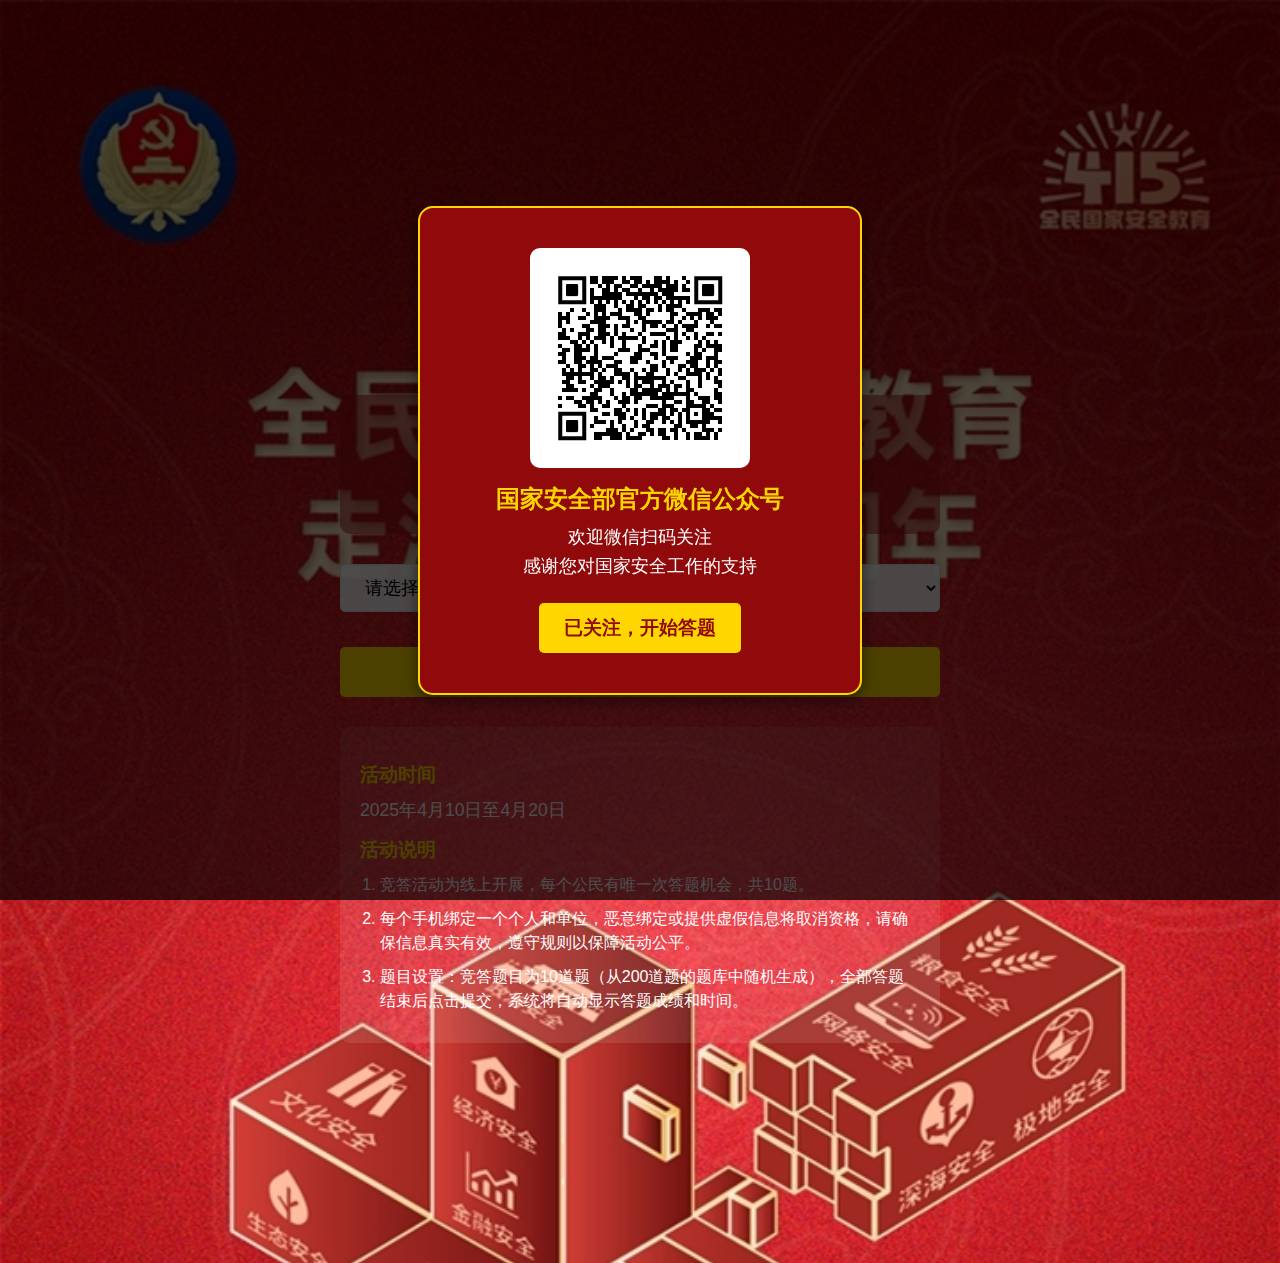
==== commit f2042a57: "1+1=2" ====
--- a/index.html
+++ b/index.html
@@ -7,6 +7,19 @@
     <link rel="stylesheet" href="index.css">
 </head>
 <body>
+    <!-- QR Code Modal Popup -->
+    <div id="qrModal" class="modal">
+        <div class="modal-content">
+            <div class="qr-section">
+                <img src="qrcode.png" alt="国家安全部官方微信公众号二维码" class="qr-image">
+                <div class="qr-text">国家安全部官方微信公众号</div>
+                <div class="qr-subtext">欢迎微信扫码关注</div>
+                <div class="qr-subtext">感谢您对国家安全工作的支持</div>
+                <button id="confirmedButton" class="confirmed-button">已关注，开始答题</button>
+            </div>
+        </div>
+    </div>
+
     <div class="content-wrapper">
         <div class="header-section">
             <div class="activity-title">知识答题活动</div>
@@ -18,11 +31,6 @@
                 石家庄市国家安全人民防线建设领导小组办公室<br>
                 西柏坡纪念馆
             </div>
-        </div>
-
-        <div class="qr-section">
-            <img src="qrcode.png" alt="国家安全部官方微信公众号二维码" class="qr-image">
-            <div class="qr-text">关注国家安全部官方微信公众号</div>
         </div>
 
         <div class="form-area">
@@ -52,8 +60,6 @@
                 <option value="新乐市">新乐市</option>
             </select>
             
-
-            
             <button id="startQuizButton">开始答题</button>
         </div>
         
@@ -73,30 +79,25 @@
     </div>
 
     <script>
+        // Show the QR code modal when the page loads
+        window.onload = function() {
+            document.getElementById("qrModal").style.display = "flex";
+        };
+
+        // Close the modal when the "已关注，开始答题" button is clicked
+        document.getElementById("confirmedButton").addEventListener("click", function() {
+            document.getElementById("qrModal").style.display = "none";
+        });
+
         document.getElementById("startQuizButton").addEventListener("click", function() {
             const district = document.getElementById("districtSelect").value;
-           // const name = document.getElementById("userName").value;
-           // const phone = document.getElementById("userPhone").value;
             
             if (!district) {
                 alert("请选择您所在的区县");
                 return;
             }
             
-           // if (!name) {
-           //     alert("请输入您的姓名");
-           //     return;
-           // }
-            
-           // if (!phone) {
-           //     alert("请输入您的手机号码");
-           //     return;
-           // }
-            
             localStorage.setItem("selectedDistrict", district);
-            //localStorage.setItem("userName", name);
-            //localStorage.setItem("userPhone", phone);
-            
             window.location.href = "quiz.html";
         });
     </script>
--- a/index.css
+++ b/index.css
@@ -43,64 +43,33 @@
     min-height: 100%;
 }
 
-.content-wrapper {
-    margin: 0 auto;
-    margin-top: 15vh;
-    max-width: 600px;
-    width: 100%;
-    padding: 20px;
-    position: relative;
-    z-index: 1;
-}
-
-/* 标题部分 */
-.header-section {
-    margin-bottom: 40px;
-}
-
-.main-title {
-    font-size: 4em;
-    font-weight: bold;
-    color: #FFD700;
-    text-shadow: 2px 2px 4px rgba(0,0,0,0.5);
-    margin-bottom: 10px;
-}
-
-.sub-title {
-    font-size: 2em;
-    font-weight: bold;
-    color: #FFD700;
-    margin-bottom: 10px;
-}
-
-.activity-title {
-    font-size: 2.5em;
-    color: #F9E3BD;
-    margin-top: 100px;
-}
-
-/* 主办单位部分 */
-.organizer-section {
-    margin: 30px 0;
-    padding: 20px;
-    background-color: rgba(155, 14, 13, 0.5);
-    border-radius: 10px;
-}
-
-.section-title {
-    font-size: 1.3em;
-    margin-bottom: 15px;
-    color: #FFD700;
-}
-
-.organizer-content {
-    line-height: 1.6;
-    font-size: 1.1em;
-}
-
-/* 二维码部分 */
+/* 弹窗样式 */
+.modal {
+    display: none;
+    position: fixed;
+    top: 0;
+    left: 0;
+    width: 100%;
+    height: 100%;
+    background-color: rgba(0, 0, 0, 0.7);
+    z-index: 1000;
+    justify-content: center;
+    align-items: center;
+}
+
+.modal-content {
+    background-color: #900A0B;
+    width: 90%;
+    max-width: 400px;
+    border-radius: 15px;
+    padding: 30px 20px;
+    box-shadow: 0 5px 15px rgba(0, 0, 0, 0.5);
+    position: relative;
+    border: 2px solid #FFD700;
+}
+
 .qr-section {
-    margin: 30px 0;
+    margin: 10px 0;
     display: flex;
     flex-direction: column;
     align-items: center;
@@ -116,8 +85,88 @@
 }
 
 .qr-text {
+    font-size: 1.5em;
+    color: #FFD700;
+    font-weight: bold;
+    margin-bottom: 10px;
+}
+
+.qr-subtext {
+    font-size: 1.1em;
+    color: #fff;
+    margin-bottom: 5px;
+}
+
+.confirmed-button {
+    margin-top: 20px;
+    padding: 12px 25px;
+    background-color: #FFD700;
+    color: #900A0B;
+    border: none;
+    border-radius: 5px;
     font-size: 1.2em;
-    color: #FFD700;
+    font-weight: bold;
+    cursor: pointer;
+    transition: background-color 0.3s;
+}
+
+.confirmed-button:hover {
+    background-color: #FFC000;
+}
+
+.content-wrapper {
+    margin: 0 auto;
+    margin-top: 15vh;
+    max-width: 600px;
+    width: 100%;
+    padding: 20px;
+    position: relative;
+    z-index: 1;
+}
+
+/* 标题部分 */
+.header-section {
+    margin-bottom: 40px;
+}
+
+.main-title {
+    font-size: 4em;
+    font-weight: bold;
+    color: #FFD700;
+    text-shadow: 2px 2px 4px rgba(0,0,0,0.5);
+    margin-bottom: 10px;
+}
+
+.sub-title {
+    font-size: 2em;
+    font-weight: bold;
+    color: #FFD700;
+    margin-bottom: 10px;
+}
+
+.activity-title {
+    font-size: 2.5em;
+    color: #F9E3BD;
+    margin-top: 100px;
+}
+
+/* 主办单位部分 */
+.organizer-section {
+    margin: 30px 0;
+    padding: 20px;
+    background-color: rgba(155, 14, 13, 0.5);
+    border-radius: 10px;
+}
+
+.section-title {
+    font-size: 1.3em;
+    margin-bottom: 15px;
+    color: #FFD700;
+}
+
+.organizer-content {
+    line-height: 1.6;
+    font-size: 1.1em;
 }
 
 /* 表单区域 */
@@ -204,7 +253,24 @@
     }
     
     .qr-image {
-        width: 150px;
-        height: 150px;
+        width: 180px;
+        height: 180px;
+    }
+
+    .modal-content {
+        padding: 20px 15px;
+    }
+
+    .qr-text {
+        font-size: 1.3em;
+    }
+
+    .qr-subtext {
+        font-size: 1em;
+    }
+
+    .confirmed-button {
+        padding: 10px 20px;
+        font-size: 1.1em;
     }
 } 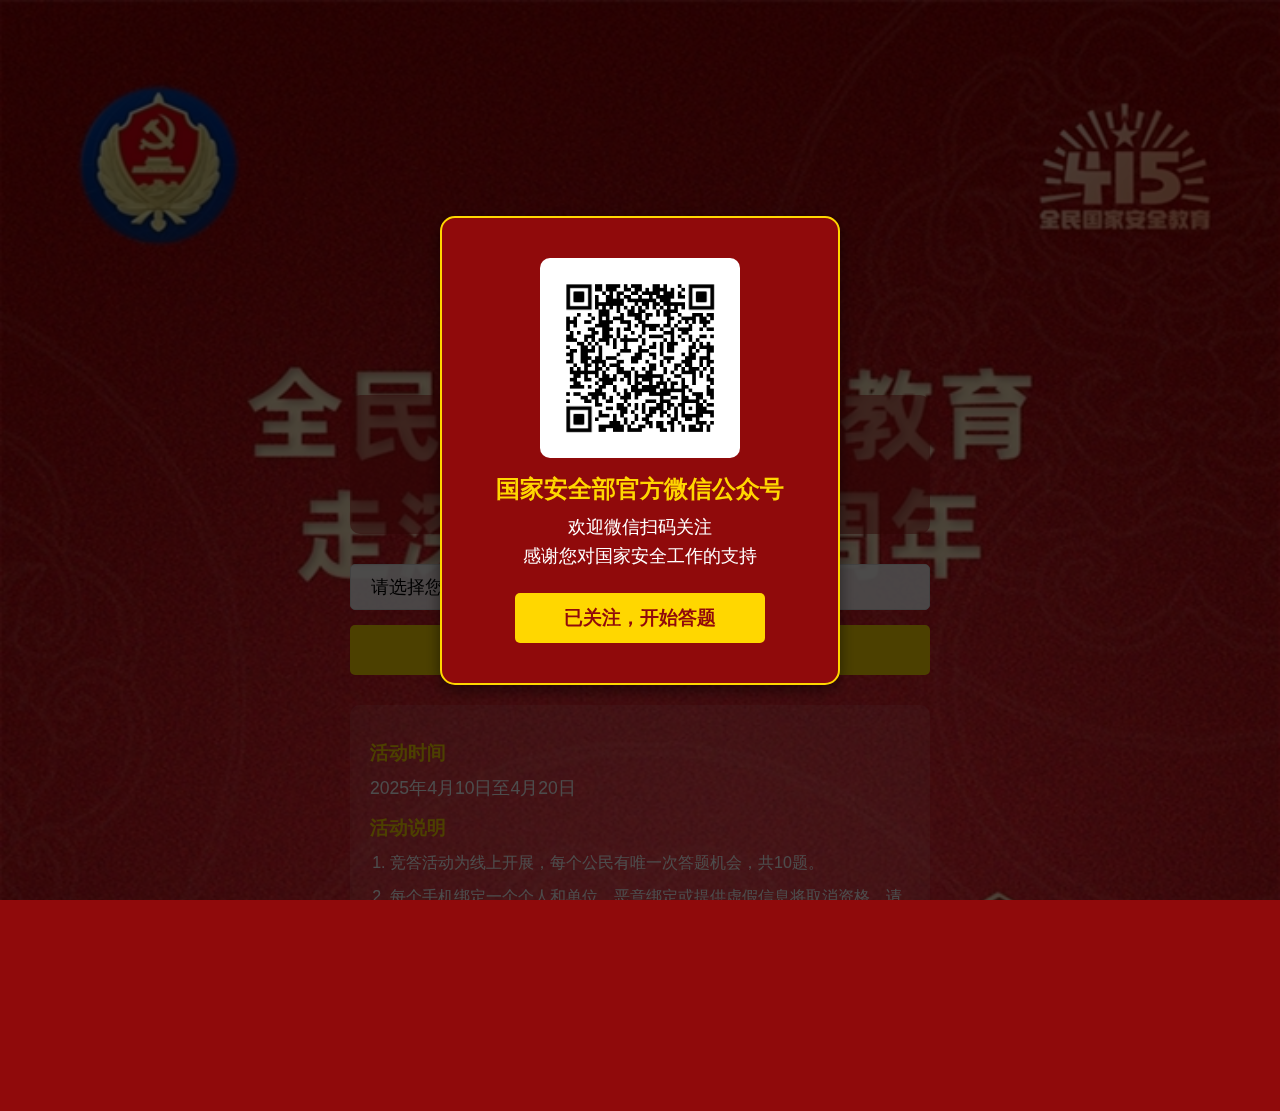
==== commit 0e3a0779: "111" ====
--- a/index.html
+++ b/index.html
@@ -2,7 +2,11 @@
 <html lang="zh" class="index-page">
 <head>
     <meta charset="UTF-8">
-    <meta name="viewport" content="width=device-width, initial-scale=1.0">
+    <meta name="viewport" content="width=device-width, initial-scale=1.0, maximum-scale=1.0, user-scalable=no, viewport-fit=cover">
+    <meta name="format-detection" content="telephone=no">
+    <meta name="apple-mobile-web-app-capable" content="yes">
+    <meta name="apple-mobile-web-app-status-bar-style" content="black">
+    <meta name="wechat-enable-text-zoom-em" content="true">
     <title>415全民国家安全教育 走深走实十周年知识答题活动</title>
     <link rel="stylesheet" href="index.css">
 </head>
@@ -79,14 +83,58 @@
     </div>
 
     <script>
+        // 检测微信浏览器
+        function isWechat() {
+            var ua = navigator.userAgent.toLowerCase();
+            return /micromessenger/i.test(ua);
+        }
+        
+        // 修复移动端显示问题
+        function adjustHeight() {
+            let vh = window.innerHeight * 0.01;
+            document.documentElement.style.setProperty('--vh', `${vh}px`);
+            
+            // 处理微信浏览器的特殊调整
+            if (isWechat()) {
+                document.body.classList.add('wechat-browser');
+                document.documentElement.style.width = '100%';
+                document.body.style.width = '100%';
+                document.body.style.margin = '0 auto';
+            }
+        }
+        
+        // 初始化和调整窗口大小时都要执行
+        window.addEventListener('resize', adjustHeight);
+        window.addEventListener('orientationchange', adjustHeight);
+        document.addEventListener('DOMContentLoaded', adjustHeight);
+        adjustHeight();
+        
+        // 阻止移动端弹窗背景滚动
+        document.getElementById("qrModal").addEventListener('touchmove', function(e) {
+            e.preventDefault();
+        }, { passive: false });
+        
         // Show the QR code modal when the page loads
         window.onload = function() {
             document.getElementById("qrModal").style.display = "flex";
+            adjustHeight();
+            
+            // 弹窗显示时禁止背景滚动
+            document.body.style.overflow = 'hidden';
+            
+            // 微信浏览器下禁止缩放
+            if (isWechat()) {
+                document.addEventListener('gesturestart', function(e) {
+                    e.preventDefault();
+                });
+            }
         };
 
         // Close the modal when the "已关注，开始答题" button is clicked
         document.getElementById("confirmedButton").addEventListener("click", function() {
             document.getElementById("qrModal").style.display = "none";
+            // 恢复背景滚动
+            document.body.style.overflow = 'auto';
         });
 
         document.getElementById("startQuizButton").addEventListener("click", function() {
--- a/index.css
+++ b/index.css
@@ -1,19 +1,43 @@
 /* 共享基础样式 */
+:root {
+    --vh: 1vh;
+}
+
+* {
+    margin: 0;
+    padding: 0;
+    box-sizing: border-box;
+    -webkit-box-sizing: border-box;
+    -webkit-tap-highlight-color: transparent;
+}
+
+html, body {
+    height: 100%;
+    height: calc(var(--vh, 1vh) * 100);
+    width: 100%;
+    overflow-x: hidden;
+    position: relative;
+    margin: 0;
+    padding: 0;
+    left: 0;
+    top: 0;
+}
+
 body {
     font-family: Arial, sans-serif;
     text-align: center;
     min-height: 100vh;
-    overflow-x: hidden;
-    overflow-y: auto;
+    min-height: calc(var(--vh, 1vh) * 100);
     display: flex;
     flex-direction: column;
     justify-content: flex-start;
     padding: 20px;
     padding-top: 5vh;
-    padding-bottom: 200px;
+    padding-bottom: 50px;
     color: #fff;
-    margin: 0;
+    margin: 0 auto;
     position: relative;
+    max-width: 100vw;
 }
 
 /* index.html 样式 */
@@ -25,7 +49,7 @@
 /* 背景实现 - 上下两张图片，中间纯色 */
 .index-page body::before {
     content: "";
-    position: absolute;
+    position: fixed;
     top: 0;
     left: 0;
     right: 0;
@@ -41,6 +65,7 @@
     background-attachment: scroll;
     height: auto;
     min-height: 100%;
+    width: 100%;
 }
 
 /* 弹窗样式 */
@@ -51,10 +76,13 @@
     left: 0;
     width: 100%;
     height: 100%;
+    height: calc(var(--vh, 1vh) * 100);
     background-color: rgba(0, 0, 0, 0.7);
     z-index: 1000;
     justify-content: center;
     align-items: center;
+    margin: 0;
+    padding: 0;
 }
 
 .modal-content {
@@ -66,6 +94,8 @@
     box-shadow: 0 5px 15px rgba(0, 0, 0, 0.5);
     position: relative;
     border: 2px solid #FFD700;
+    box-sizing: border-box;
+    margin: 0 auto;
 }
 
 .qr-section {
@@ -73,6 +103,7 @@
     display: flex;
     flex-direction: column;
     align-items: center;
+    width: 100%;
 }
 
 .qr-image {
@@ -82,6 +113,7 @@
     background-color: #fff;
     padding: 10px;
     border-radius: 10px;
+    box-sizing: border-box;
 }
 
 .qr-text {
@@ -89,12 +121,16 @@
     color: #FFD700;
     font-weight: bold;
     margin-bottom: 10px;
+    text-align: center;
+    width: 100%;
 }
 
 .qr-subtext {
     font-size: 1.1em;
     color: #fff;
     margin-bottom: 5px;
+    text-align: center;
+    width: 100%;
 }
 
 .confirmed-button {
@@ -108,6 +144,9 @@
     font-weight: bold;
     cursor: pointer;
     transition: background-color 0.3s;
+    width: 80%;
+    max-width: 250px;
+    -webkit-appearance: none;
 }
 
 .confirmed-button:hover {
@@ -117,16 +156,20 @@
 .content-wrapper {
     margin: 0 auto;
     margin-top: 15vh;
+    margin-top: calc(var(--vh, 1vh) * 15);
     max-width: 600px;
     width: 100%;
     padding: 20px;
     position: relative;
     z-index: 1;
+    box-sizing: border-box;
+    left: 0;
 }
 
 /* 标题部分 */
 .header-section {
     margin-bottom: 40px;
+    width: 100%;
 }
 
 .main-title {
@@ -152,10 +195,12 @@
 
 /* 主办单位部分 */
 .organizer-section {
-    margin: 30px 0;
+    margin: 30px auto;
     padding: 20px;
     background-color: rgba(155, 14, 13, 0.5);
     border-radius: 10px;
+    box-sizing: border-box;
+    width: 100%;
 }
 
 .section-title {
@@ -171,10 +216,12 @@
 
 /* 表单区域 */
 .form-area {
-    margin: 30px 0;
+    margin: 30px auto;
     display: flex;
     flex-direction: column;
     gap: 15px;
+    width: 100%;
+    box-sizing: border-box;
 }
 
 #districtSelect, #userName, #userPhone {
@@ -184,6 +231,9 @@
     border: 1px solid #ddd;
     width: 100%;
     background-color: rgba(255, 255, 255, 0.9);
+    box-sizing: border-box;
+    -webkit-appearance: none;
+    margin: 0 auto;
 }
 
 #startQuizButton {
@@ -198,6 +248,9 @@
     cursor: pointer;
     font-weight: bold;
     transition: background-color 0.3s;
+    box-sizing: border-box;
+    -webkit-appearance: none;
+    margin: 0 auto;
 }
 
 #startQuizButton:hover {
@@ -210,6 +263,9 @@
     border-radius: 10px;
     padding: 20px;
     text-align: left;
+    box-sizing: border-box;
+    width: 100%;
+    margin: 20px auto;
 }
 
 .info-section h3 {
@@ -234,43 +290,184 @@
 
 /* 响应式调整 */
 @media (max-width: 768px) {
+    body {
+        padding: 15px;
+        padding-top: 3vh;
+        padding-top: calc(var(--vh, 1vh) * 3);
+        padding-bottom: 50px;
+    }
+    
     .content-wrapper {
         padding: 15px;
-        margin-top: 10vh;
+        margin-top: 8vh;
+        margin-top: calc(var(--vh, 1vh) * 8);
+        width: 100%;
     }
     
     .main-title {
-        font-size: 3em;
+        font-size: 2.5em;
     }
     
     .sub-title {
-        font-size: 1.5em;
+        font-size: 1.3em;
     }
     
     .activity-title {
-        font-size: 2.3em;
+        font-size: 2em;
         font-weight: bold;
+        margin-top: 50px;
     }
     
     .qr-image {
-        width: 180px;
-        height: 180px;
+        width: 150px;
+        height: 150px;
     }
 
     .modal-content {
         padding: 20px 15px;
+        width: 85%;
+        max-width: 320px;
     }
 
     .qr-text {
-        font-size: 1.3em;
+        font-size: 1.2em;
     }
 
     .qr-subtext {
-        font-size: 1em;
+        font-size: 0.9em;
     }
 
     .confirmed-button {
         padding: 10px 20px;
         font-size: 1.1em;
-    }
+        width: 90%;
+    }
+    
+    .organizer-section, .info-section {
+        padding: 15px;
+        margin: 20px auto;
+    }
+    
+    .organizer-content, .rules li {
+        font-size: 0.9em;
+    }
+    
+    .section-title, .info-section h3 {
+        font-size: 1.1em;
+    }
+    
+    .time-desc {
+        font-size: 0.9em;
+    }
+    
+    #districtSelect, #startQuizButton {
+        padding: 10px 15px;
+        font-size: 1em;
+    }
+}
+
+/* 额外的小屏幕手机适配 */
+@media (max-width: 480px) {
+    body {
+        padding: 10px;
+        padding-top: 2vh;
+        padding-top: calc(var(--vh, 1vh) * 2);
+    }
+    
+    .content-wrapper {
+        margin-top: 5vh;
+        margin-top: calc(var(--vh, 1vh) * 5);
+        padding: 10px;
+    }
+    
+    .activity-title {
+        font-size: 1.8em;
+        margin-top: 30px;
+    }
+    
+    .modal-content {
+        padding: 15px 10px;
+        width: 90%;
+    }
+    
+    .qr-image {
+        width: 130px;
+        height: 130px;
+        padding: 5px;
+    }
+    
+    .qr-text {
+        font-size: 1.1em;
+    }
+    
+    .confirmed-button {
+        padding: 8px 15px;
+        font-size: 1em;
+    }
+}
+
+/* 微信浏览器特定样式 */
+@media screen and (max-width: 100vw) {
+    html, body {
+        width: 100% !important;
+        overflow-x: hidden !important;
+    }
+    
+    body {
+        padding-left: 0 !important;
+        padding-right: 0 !important;
+        margin: 0 auto !important;
+    }
+    
+    .content-wrapper {
+        width: 95% !important;
+        margin-left: auto !important;
+        margin-right: auto !important;
+        padding-left: 10px !important;
+        padding-right: 10px !important;
+    }
+}
+
+/* 专门为微信浏览器定制的修复样式 */
+.wechat-browser {
+    position: relative !important;
+    left: 0 !important;
+    right: 0 !important;
+    width: 100% !important;
+    max-width: 100% !important;
+    margin: 0 auto !important;
+    padding-left: 0 !important;
+    padding-right: 0 !important;
+    box-sizing: border-box !important;
+    overflow-x: hidden !important;
+}
+
+.wechat-browser .content-wrapper {
+    width: 100% !important;
+    max-width: 95% !important;
+    margin-left: auto !important;
+    margin-right: auto !important;
+    padding-left: 5px !important;
+    padding-right: 5px !important;
+    display: flex !important;
+    flex-direction: column !important;
+    align-items: center !important;
+}
+
+.wechat-browser .organizer-section,
+.wechat-browser .form-area,
+.wechat-browser .info-section,
+.wechat-browser .header-section {
+    width: 100% !important;
+    max-width: 100% !important;
+    margin-left: auto !important;
+    margin-right: auto !important;
+}
+
+/* 修复iOS上的表单元素外观 */
+input, select, button {
+    -webkit-appearance: none !important;
+    -moz-appearance: none !important;
+    appearance: none !important;
+    border-radius: 5px !important;
 } 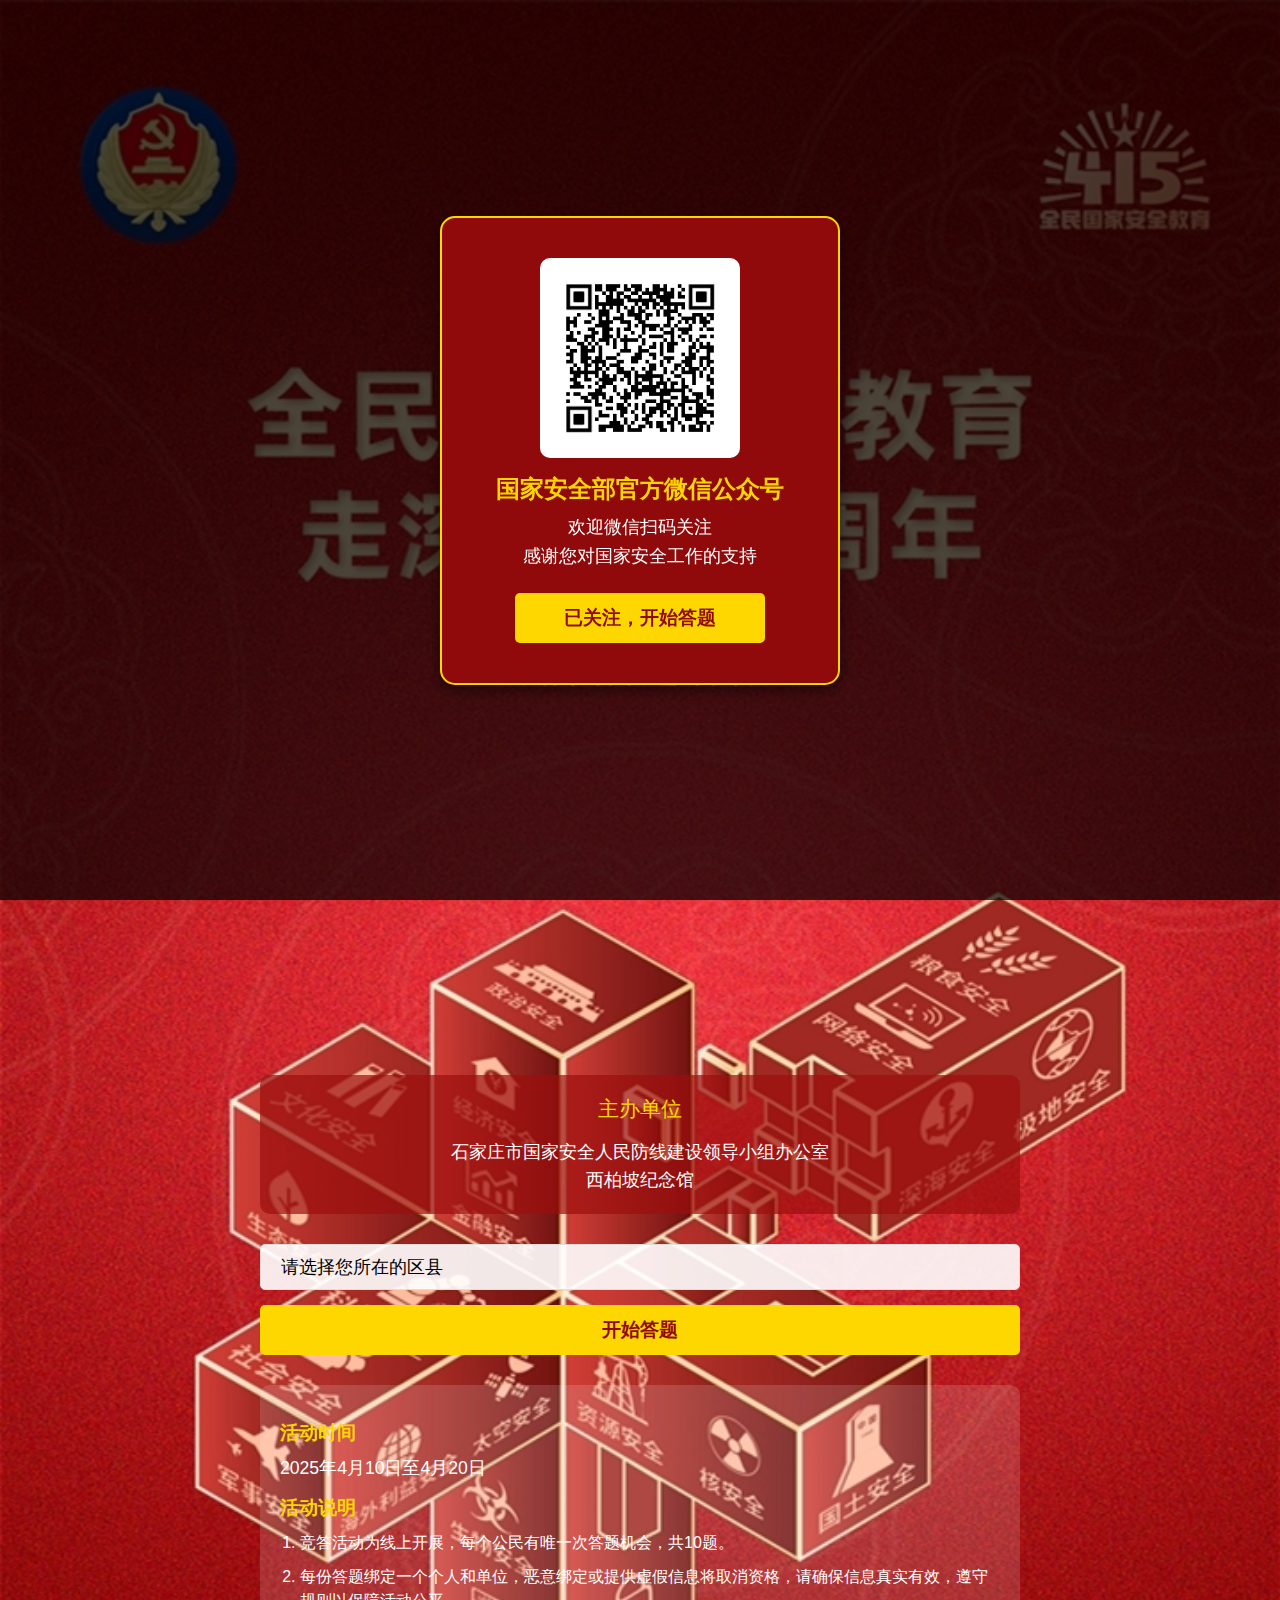
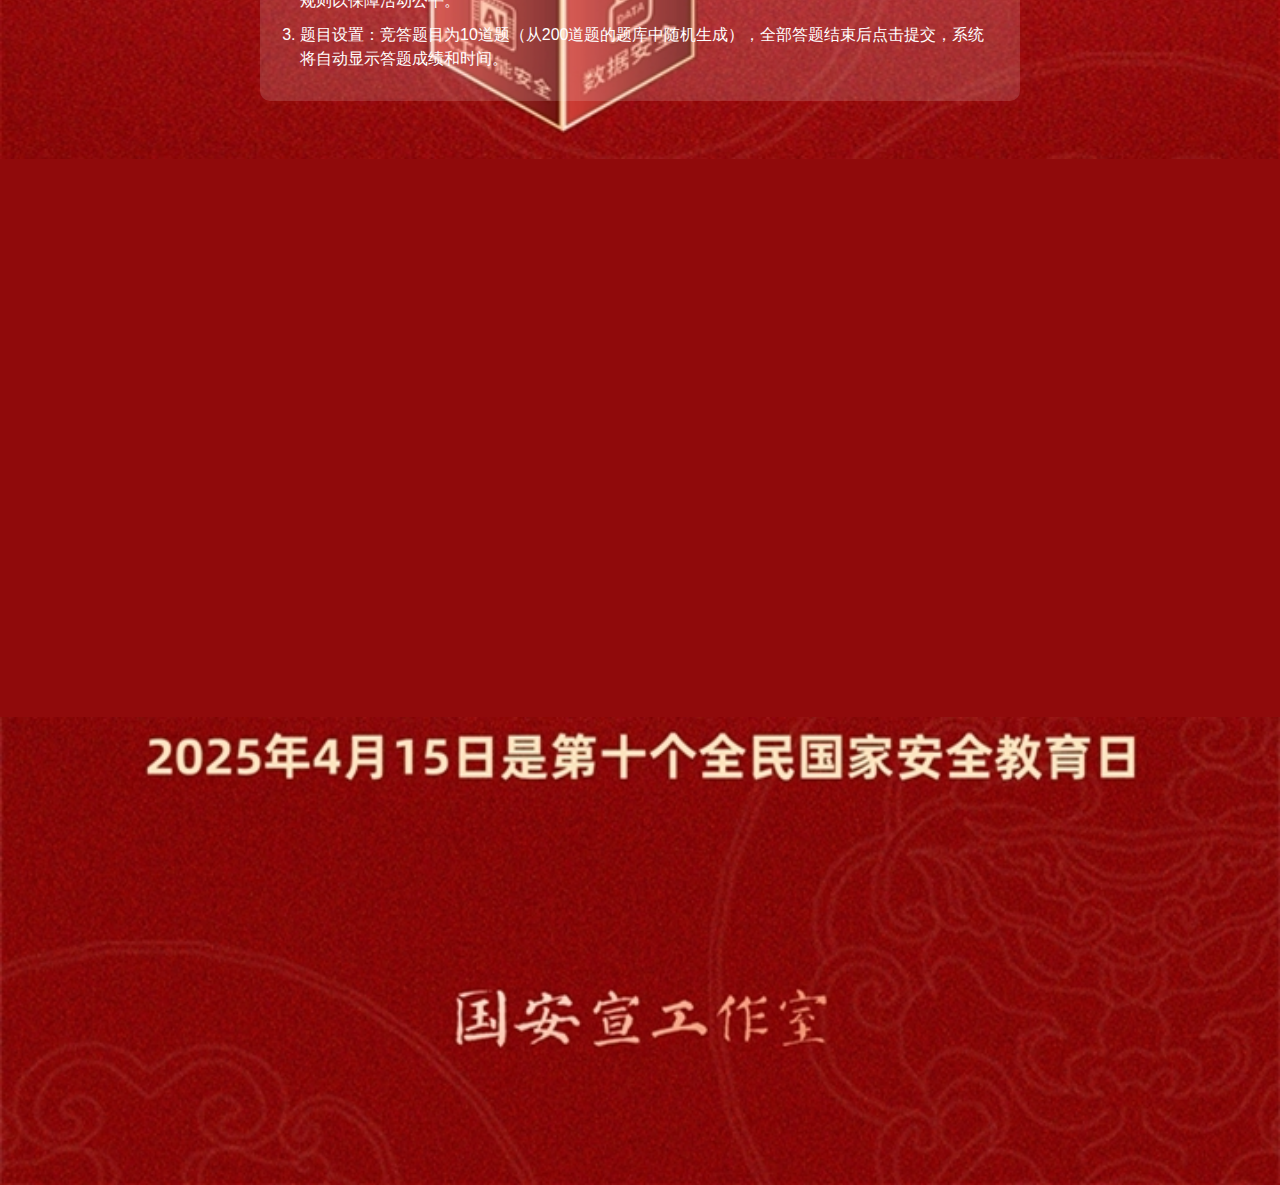
==== commit 9405d08f: "3333" ====
--- a/index.html
+++ b/index.html
@@ -11,6 +11,77 @@
     <link rel="stylesheet" href="index.css">
 </head>
 <body>
+    <!-- 整体布局容器 -->
+    <div class="page-container">
+        <!-- 顶部背景 -->
+        <div class="top-background-section">
+                <div class="header-section">
+                <div class="activity-title">知识答题活动</div>
+            </div>
+        </div>
+        
+        <!-- 内容区域 -->
+        <div class="content-wrapper">
+           
+       
+            <div class="organizer-section">
+               
+                <div class="section-title">主办单位</div>
+                <div class="organizer-content">
+                    石家庄市国家安全人民防线建设领导小组办公室<br>
+                    西柏坡纪念馆
+                </div>
+            </div>
+
+            <div class="form-area">
+                <select id="districtSelect" aria-label="选择地区">
+                    <option value="">请选择您所在的区县</option>
+                    <option value="长安区">长安区</option>
+                    <option value="桥西区">桥西区</option>
+                    <option value="新华区">新华区</option>
+                    <option value="井陉矿区">井陉矿区</option>
+                    <option value="裕华区">裕华区</option>
+                    <option value="藁城区">藁城区</option>
+                    <option value="鹿泉区">鹿泉区</option>
+                    <option value="栾城区">栾城区</option>
+                    <option value="井陉县">井陉县</option>
+                    <option value="正定县">正定县</option>
+                    <option value="行唐县">行唐县</option>
+                    <option value="灵寿县">灵寿县</option>
+                    <option value="高邑县">高邑县</option>
+                    <option value="深泽县">深泽县</option>
+                    <option value="赞皇县">赞皇县</option>
+                    <option value="无极县">无极县</option>
+                    <option value="平山县">平山县</option>
+                    <option value="元氏县">元氏县</option>
+                    <option value="赵县">赵县</option>
+                    <option value="辛集市">辛集市</option>
+                    <option value="晋州市">晋州市</option>
+                    <option value="新乐市">新乐市</option>
+                </select>
+                
+                <button id="startQuizButton">开始答题</button>
+            </div>
+            
+            <div class="section info-section">
+                <div class="section-content">
+                    <h3>活动时间</h3>
+                    <div class="time-desc">2025年4月10日至4月20日</div>
+                    
+                    <h3>活动说明</h3>
+                    <ol class="rules">
+                        <li>竞答活动为线上开展，每个公民有唯一次答题机会，共10题。</li>
+                        <li>每份答题绑定一个个人和单位，恶意绑定或提供虚假信息将取消资格，请确保信息真实有效，遵守规则以保障活动公平。</li>
+                        <li>题目设置：竞答题目为10道题（从200道题的题库中随机生成），全部答题结束后点击提交，系统将自动显示答题成绩和时间。</li>
+                    </ol>
+                </div>
+            </div>
+        </div>
+        
+        <!-- 底部背景 -->
+        <div class="bottom-background-section"></div>
+    </div>
+
     <!-- QR Code Modal Popup -->
     <div id="qrModal" class="modal">
         <div class="modal-content">
@@ -24,64 +95,6 @@
         </div>
     </div>
 
-    <div class="content-wrapper">
-        <div class="header-section">
-            <div class="activity-title">知识答题活动</div>
-        </div>
-
-        <div class="organizer-section">
-            <div class="section-title">主办单位</div>
-            <div class="organizer-content">
-                石家庄市国家安全人民防线建设领导小组办公室<br>
-                西柏坡纪念馆
-            </div>
-        </div>
-
-        <div class="form-area">
-            <select id="districtSelect" aria-label="选择地区">
-                <option value="">请选择您所在的区县</option>
-                <option value="长安区">长安区</option>
-                <option value="桥西区">桥西区</option>
-                <option value="新华区">新华区</option>
-                <option value="井陉矿区">井陉矿区</option>
-                <option value="裕华区">裕华区</option>
-                <option value="藁城区">藁城区</option>
-                <option value="鹿泉区">鹿泉区</option>
-                <option value="栾城区">栾城区</option>
-                <option value="井陉县">井陉县</option>
-                <option value="正定县">正定县</option>
-                <option value="行唐县">行唐县</option>
-                <option value="灵寿县">灵寿县</option>
-                <option value="高邑县">高邑县</option>
-                <option value="深泽县">深泽县</option>
-                <option value="赞皇县">赞皇县</option>
-                <option value="无极县">无极县</option>
-                <option value="平山县">平山县</option>
-                <option value="元氏县">元氏县</option>
-                <option value="赵县">赵县</option>
-                <option value="辛集市">辛集市</option>
-                <option value="晋州市">晋州市</option>
-                <option value="新乐市">新乐市</option>
-            </select>
-            
-            <button id="startQuizButton">开始答题</button>
-        </div>
-        
-        <div class="section info-section">
-            <div class="section-content">
-                <h3>活动时间</h3>
-                <div class="time-desc">2025年4月10日至4月20日</div>
-                
-                <h3>活动说明</h3>
-                <ol class="rules">
-                    <li>竞答活动为线上开展，每个公民有唯一次答题机会，共10题。</li>
-                    <li>每个手机绑定一个个人和单位，恶意绑定或提供虚假信息将取消资格，请确保信息真实有效，遵守规则以保障活动公平。</li>
-                    <li>题目设置：竞答题目为10道题（从200道题的题库中随机生成），全部答题结束后点击提交，系统将自动显示答题成绩和时间。</li>
-                </ol>
-            </div>
-        </div>
-    </div>
-
     <script>
         // 检测微信浏览器
         function isWechat() {
@@ -89,25 +102,25 @@
             return /micromessenger/i.test(ua);
         }
         
-        // 修复移动端显示问题
-        function adjustHeight() {
-            let vh = window.innerHeight * 0.01;
-            document.documentElement.style.setProperty('--vh', `${vh}px`);
-            
+        // 修复显示问题
+        function adjustDisplay() {
             // 处理微信浏览器的特殊调整
             if (isWechat()) {
                 document.body.classList.add('wechat-browser');
-                document.documentElement.style.width = '100%';
-                document.body.style.width = '100%';
-                document.body.style.margin = '0 auto';
+            }
+            
+            // 确保内容区域居中
+            var contentWrapper = document.querySelector('.content-wrapper');
+            if (contentWrapper) {
+                contentWrapper.style.marginLeft = 'auto';
+                contentWrapper.style.marginRight = 'auto';
             }
         }
         
         // 初始化和调整窗口大小时都要执行
-        window.addEventListener('resize', adjustHeight);
-        window.addEventListener('orientationchange', adjustHeight);
-        document.addEventListener('DOMContentLoaded', adjustHeight);
-        adjustHeight();
+        window.addEventListener('resize', adjustDisplay);
+        window.addEventListener('orientationchange', adjustDisplay);
+        document.addEventListener('DOMContentLoaded', adjustDisplay);
         
         // 阻止移动端弹窗背景滚动
         document.getElementById("qrModal").addEventListener('touchmove', function(e) {
@@ -117,7 +130,7 @@
         // Show the QR code modal when the page loads
         window.onload = function() {
             document.getElementById("qrModal").style.display = "flex";
-            adjustHeight();
+            adjustDisplay();
             
             // 弹窗显示时禁止背景滚动
             document.body.style.overflow = 'hidden';
@@ -135,6 +148,7 @@
             document.getElementById("qrModal").style.display = "none";
             // 恢复背景滚动
             document.body.style.overflow = 'auto';
+            adjustDisplay();
         });
 
         document.getElementById("startQuizButton").addEventListener("click", function() {
--- a/index.css
+++ b/index.css
@@ -1,8 +1,4 @@
-/* 共享基础样式 */
-:root {
-    --vh: 1vh;
-}
-
+/* 基础重置样式 */
 * {
     margin: 0;
     padding: 0;
@@ -12,60 +8,73 @@
 }
 
 html, body {
-    height: 100%;
-    height: calc(var(--vh, 1vh) * 100);
-    width: 100%;
+    width: 100%;
+    height: auto;
     overflow-x: hidden;
     position: relative;
-    margin: 0;
-    padding: 0;
-    left: 0;
-    top: 0;
+    background-color: #900A0B;
 }
 
 body {
     font-family: Arial, sans-serif;
     text-align: center;
-    min-height: 100vh;
-    min-height: calc(var(--vh, 1vh) * 100);
+    color: #fff;
+    margin: 0;
+    padding: 0;
     display: flex;
     flex-direction: column;
-    justify-content: flex-start;
-    padding: 20px;
-    padding-top: 5vh;
-    padding-bottom: 50px;
-    color: #fff;
-    margin: 0 auto;
-    position: relative;
-    max-width: 100vw;
-}
-
-/* index.html 样式 */
-.index-page body {
+    align-items: center;
+}
+
+/* 整体页面容器 - 类似于PDF结构 */
+.page-container {
+    width: 100%;
+    min-height: 100vh;
+    display: flex;
+    flex-direction: column;
+    align-items: center;
     background-color: #900A0B;
     position: relative;
-}
-
-/* 背景实现 - 上下两张图片，中间纯色 */
-.index-page body::before {
-    content: "";
-    position: fixed;
-    top: 0;
-    left: 0;
-    right: 0;
-    bottom: 0;
-    z-index: -1;
-    background: 
-        url('FirstPageTop.jpg') top center / 100% auto no-repeat,
-        url('FirstPageBottom.jpg') bottom center / 100% auto no-repeat;
-    background-position: 
-        top center,
-        bottom center;
-    background-color: #900A0B;
-    background-attachment: scroll;
-    height: auto;
-    min-height: 100%;
-    width: 100%;
+    overflow-x: hidden;
+    z-index: 101;
+}
+
+/* 顶部背景区域 */
+.top-background-section {
+    width: 100%;
+    height: auto; /* 改为自适应高度 */
+    background-image: url('FirstPageTop.jpg');
+    background-position: top center;
+    background-repeat: no-repeat;
+    background-size: 100% auto; /* 确保宽度填充满 */
+    position: relative;
+    padding-bottom: 100%; /* 保持图片比例 */
+    min-height: 750px; /* 添加最小高度确保图片显示完整 */
+}
+
+/* 内容区域 */
+.content-wrapper {
+    max-width: 800px;
+    width: 90%;
+    height: 100px;
+    padding: 20px;
+    position: relative;
+    top: -350px;
+    z-index: 3;
+    margin: -50% auto 0; /* 使用百分比替代固定像素 */
+    box-sizing: border-box;
+}
+
+/* 底部背景区域 */
+.bottom-background-section {
+    width: 100%;
+    height: auto; /* 改为自适应高度 */
+    background-image: url('FirstPageBottom.jpg');
+    background-position: bottom center;
+    background-repeat: no-repeat;
+    background-size: 100% auto;
+    margin-top: 30px;
+    padding-bottom: 100%; /* 保持图片比例 */
 }
 
 /* 弹窗样式 */
@@ -76,7 +85,6 @@
     left: 0;
     width: 100%;
     height: 100%;
-    height: calc(var(--vh, 1vh) * 100);
     background-color: rgba(0, 0, 0, 0.7);
     z-index: 1000;
     justify-content: center;
@@ -153,51 +161,23 @@
     background-color: #FFC000;
 }
 
-.content-wrapper {
-    margin: 0 auto;
-    margin-top: 15vh;
-    margin-top: calc(var(--vh, 1vh) * 15);
-    max-width: 600px;
-    width: 100%;
-    padding: 20px;
-    position: relative;
-    z-index: 1;
-    box-sizing: border-box;
-    left: 0;
-}
-
 /* 标题部分 */
 .header-section {
     margin-bottom: 40px;
     width: 100%;
 }
 
-.main-title {
-    font-size: 4em;
-    font-weight: bold;
-    color: #FFD700;
-    text-shadow: 2px 2px 4px rgba(0,0,0,0.5);
-    margin-bottom: 10px;
-}
-
-.sub-title {
-    font-size: 2em;
-    font-weight: bold;
-    color: #FFD700;
-    margin-bottom: 10px;
-}
-
 .activity-title {
     font-size: 2.5em;
     color: #F9E3BD;
-    margin-top: 100px;
+    margin-top: 50%; /* 移除顶部固定边距 */
 }
 
 /* 主办单位部分 */
 .organizer-section {
     margin: 30px auto;
     padding: 20px;
-    background-color: rgba(155, 14, 13, 0.5);
+    background-color: rgba(155, 14, 13, 0.7); /* 增加背景透明度 */
     border-radius: 10px;
     box-sizing: border-box;
     width: 100%;
@@ -259,7 +239,7 @@
 
 /* 活动说明部分 */
 .info-section {
-    background-color: rgba(255, 255, 255, 0.1);
+    background-color: rgba(255, 255, 255, 0.15); /* 增加背景透明度 */
     border-radius: 10px;
     padding: 20px;
     text-align: left;
@@ -290,32 +270,23 @@
 
 /* 响应式调整 */
 @media (max-width: 768px) {
-    body {
+    .top-background-section {
+        padding-bottom: 75%; /* 中等屏幕上增加比例 */
+    }
+    
+    .content-wrapper {
+        margin-top: -20%; /* 调整内容区域位置 */
         padding: 15px;
-        padding-top: 3vh;
-        padding-top: calc(var(--vh, 1vh) * 3);
-        padding-bottom: 50px;
-    }
-    
-    .content-wrapper {
-        padding: 15px;
-        margin-top: 8vh;
-        margin-top: calc(var(--vh, 1vh) * 8);
-        width: 100%;
-    }
-    
-    .main-title {
-        font-size: 2.5em;
-    }
-    
-    .sub-title {
-        font-size: 1.3em;
+        width: 95%;
+    }
+    
+    .bottom-background-section {
+        padding-bottom: 75%; /* 中等屏幕上增加比例 */
     }
     
     .activity-title {
         font-size: 2em;
         font-weight: bold;
-        margin-top: 50px;
     }
     
     .qr-image {
@@ -368,21 +339,21 @@
 
 /* 额外的小屏幕手机适配 */
 @media (max-width: 480px) {
-    body {
+    .top-background-section {
+        padding-bottom: 100%; /* 小屏幕上增加比例 */
+    }
+    
+    .content-wrapper {
+        margin-top: -25%; /* 小屏幕调整内容区域位置 */
         padding: 10px;
-        padding-top: 2vh;
-        padding-top: calc(var(--vh, 1vh) * 2);
-    }
-    
-    .content-wrapper {
-        margin-top: 5vh;
-        margin-top: calc(var(--vh, 1vh) * 5);
-        padding: 10px;
+    }
+    
+    .bottom-background-section {
+        padding-bottom: 100%; /* 小屏幕上增加比例 */
     }
     
     .activity-title {
         font-size: 1.8em;
-        margin-top: 30px;
     }
     
     .modal-content {
@@ -417,14 +388,6 @@
         padding-left: 0 !important;
         padding-right: 0 !important;
         margin: 0 auto !important;
-    }
-    
-    .content-wrapper {
-        width: 95% !important;
-        margin-left: auto !important;
-        margin-right: auto !important;
-        padding-left: 10px !important;
-        padding-right: 10px !important;
     }
 }
 
@@ -443,15 +406,12 @@
 }
 
 .wechat-browser .content-wrapper {
-    width: 100% !important;
-    max-width: 95% !important;
+    width: 95% !important;
+    max-width: 600px !important;
     margin-left: auto !important;
     margin-right: auto !important;
     padding-left: 5px !important;
     padding-right: 5px !important;
-    display: flex !important;
-    flex-direction: column !important;
-    align-items: center !important;
 }
 
 .wechat-browser .organizer-section,
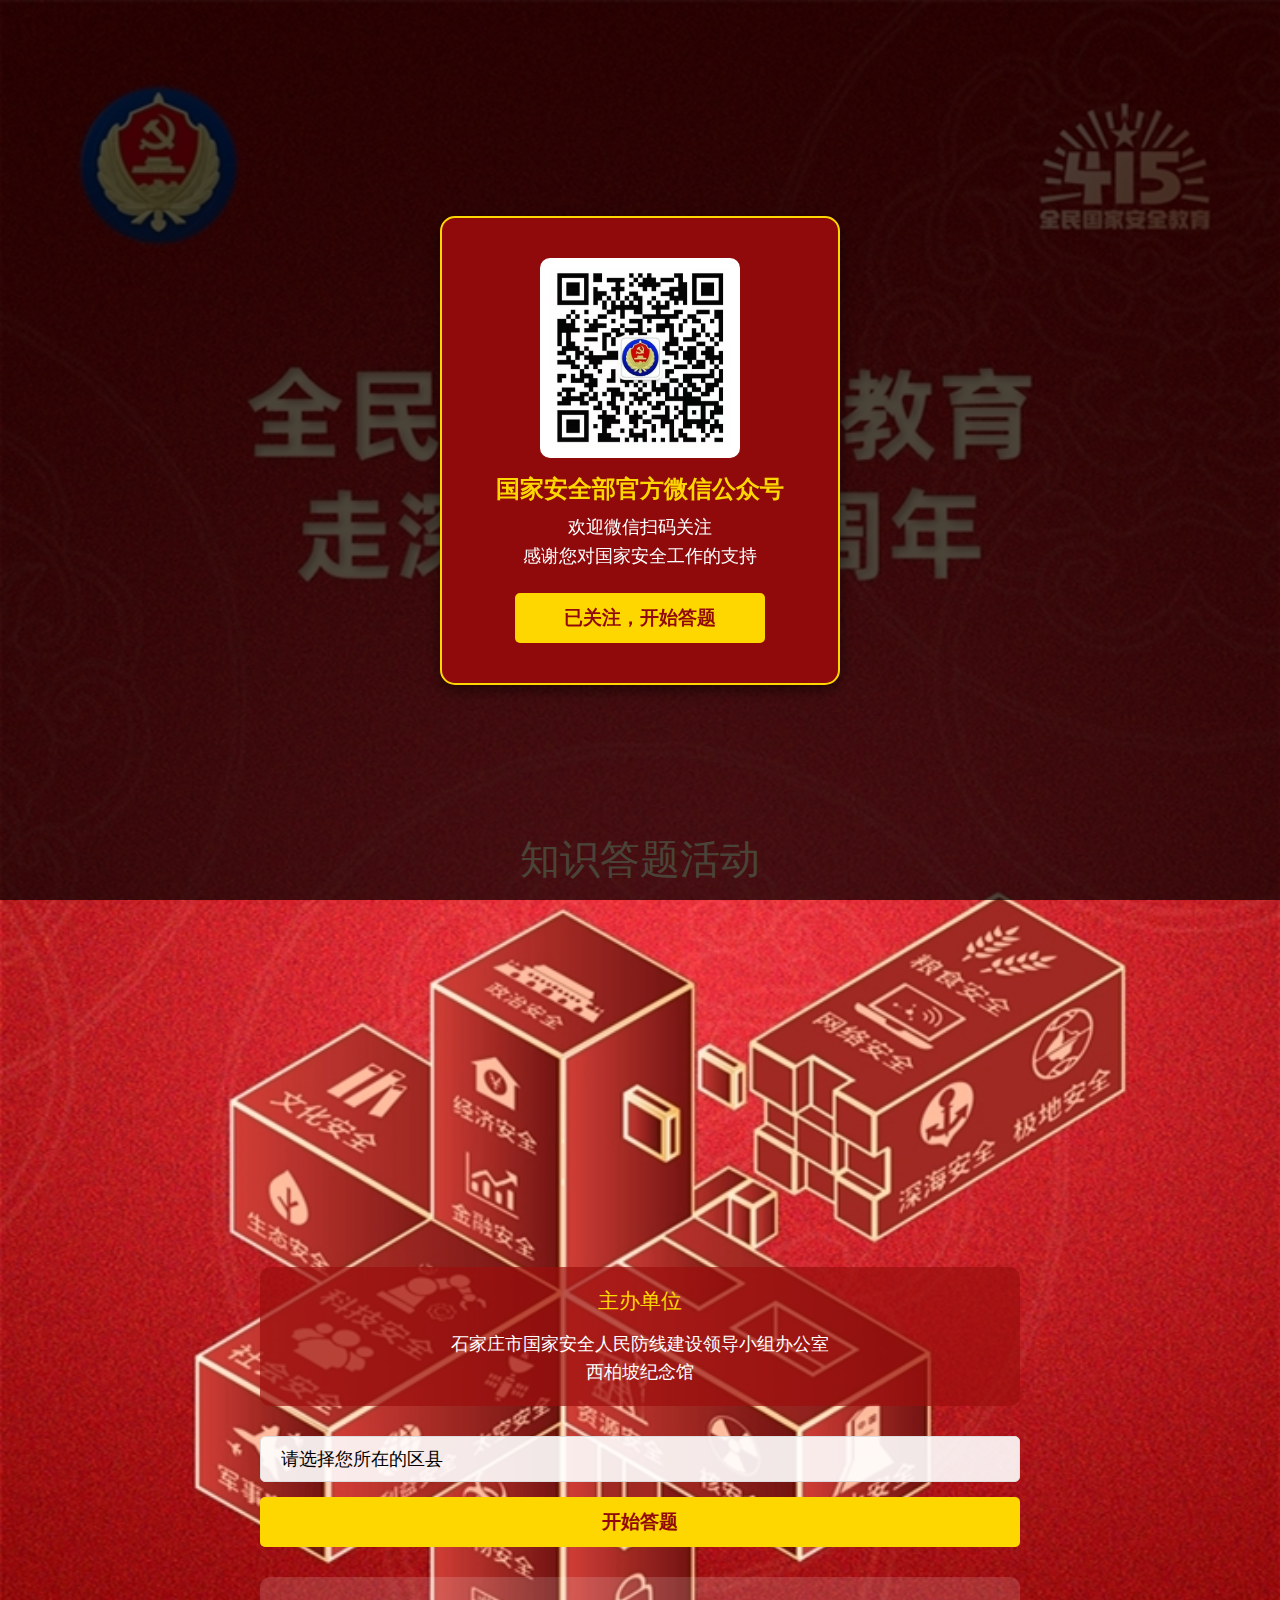
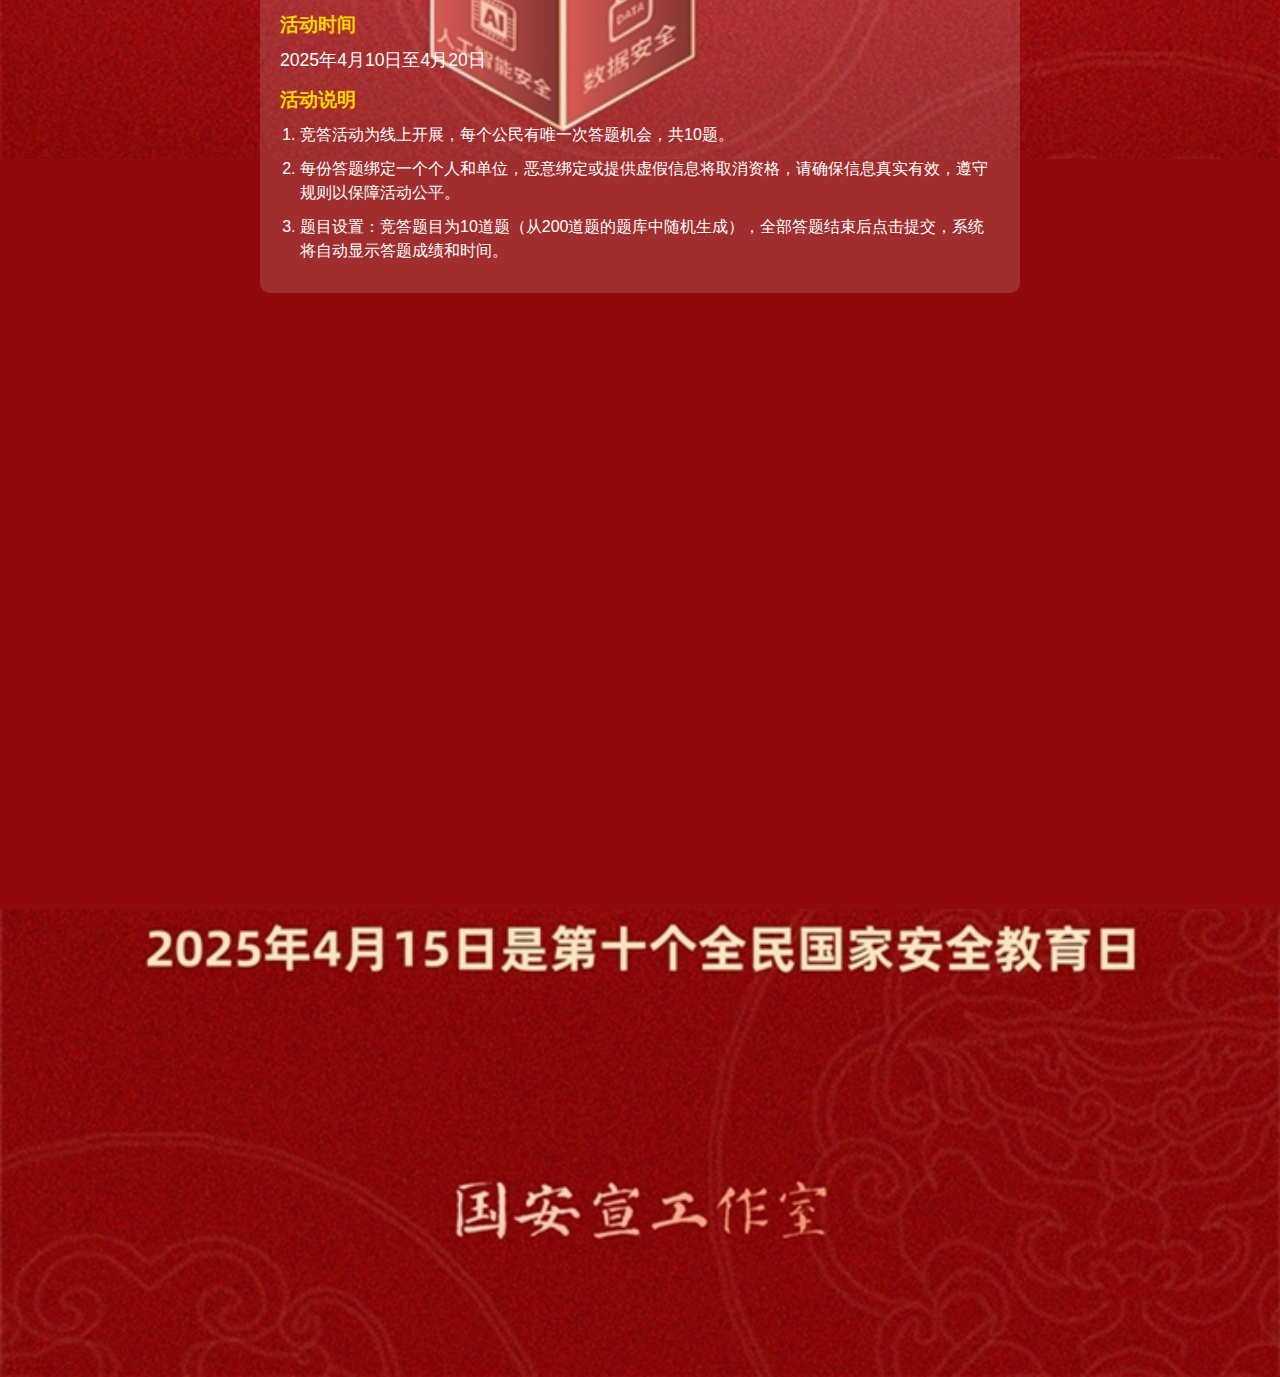
==== commit c1c52acf: "1+1=2" ====
--- a/index.html
+++ b/index.html
@@ -8,7 +8,7 @@
     <meta name="apple-mobile-web-app-status-bar-style" content="black">
     <meta name="wechat-enable-text-zoom-em" content="true">
     <title>415全民国家安全教育 走深走实十周年知识答题活动</title>
-    <link rel="stylesheet" href="index.css">
+    <link rel="stylesheet" href="res/index.css">
 </head>
 <body>
     <!-- 整体布局容器 -->
@@ -86,7 +86,7 @@
     <div id="qrModal" class="modal">
         <div class="modal-content">
             <div class="qr-section">
-                <img src="qrcode.png" alt="国家安全部官方微信公众号二维码" class="qr-image">
+                <img src="res/qrcode.png" alt="国家安全部官方微信公众号二维码" class="qr-image">
                 <div class="qr-text">国家安全部官方微信公众号</div>
                 <div class="qr-subtext">欢迎微信扫码关注</div>
                 <div class="qr-subtext">感谢您对国家安全工作的支持</div>
@@ -160,7 +160,7 @@
             }
             
             localStorage.setItem("selectedDistrict", district);
-            window.location.href = "quiz.html";
+            window.location.href = "res/quiz.html";
         });
     </script>
 </body>
--- a/res/index.css
+++ b/res/index.css
@@ -0,0 +1,433 @@
+/* 基础重置样式 */
+* {
+    margin: 0;
+    padding: 0;
+    box-sizing: border-box;
+    -webkit-box-sizing: border-box;
+    -webkit-tap-highlight-color: transparent;
+}
+
+html, body {
+    width: 100%;
+    height: auto;
+    overflow-x: hidden;
+    position: relative;
+    background-color: #900A0B;
+}
+
+body {
+    font-family: Arial, sans-serif;
+    text-align: center;
+    color: #fff;
+    margin: 0;
+    padding: 0;
+    display: flex;
+    flex-direction: column;
+    align-items: center;
+}
+
+/* 整体页面容器 - 类似于PDF结构 */
+.page-container {
+    width: 100%;
+    min-height: 100vh;
+    display: flex;
+    flex-direction: column;
+    align-items: center;
+    background-color: #900A0B;
+    position: relative;
+    overflow-x: hidden;
+    z-index: 101;
+}
+
+/* 顶部背景区域 */
+.top-background-section {
+    width: 100%;
+    height: auto; /* 改为自适应高度 */
+    background-image: url('FirstPageTop.jpg');
+    background-position: top center;
+    background-repeat: no-repeat;
+    background-size: 100% auto; /* 确保宽度填充满 */
+    position: relative;
+    padding-bottom: 100%; /* 保持图片比例 */
+    min-height: 750px; /* 添加最小高度确保图片显示完整 */
+}
+
+/* 内容区域 */
+.content-wrapper {
+    max-width: 800px;
+    width: 90%;
+    height: 100px;
+    padding: 20px;
+    position: relative;
+    top: -350px;
+    z-index: 3;
+    margin: -50% auto 0; /* 使用百分比替代固定像素 */
+    box-sizing: border-box;
+}
+
+/* 底部背景区域 */
+.bottom-background-section {
+    width: 100%;
+    height: auto; /* 改为自适应高度 */
+    background-image: url('FirstPageBottom.jpg');
+    background-position: bottom center;
+    background-repeat: no-repeat;
+    background-size: 100% auto;
+    margin-top: 30px;
+    padding-bottom: 100%; /* 保持图片比例 */
+}
+
+/* 弹窗样式 */
+.modal {
+    display: none;
+    position: fixed;
+    top: 0;
+    left: 0;
+    width: 100%;
+    height: 100%;
+    background-color: rgba(0, 0, 0, 0.7);
+    z-index: 1000;
+    justify-content: center;
+    align-items: center;
+    margin: 0;
+    padding: 0;
+}
+
+.modal-content {
+    background-color: #900A0B;
+    width: 90%;
+    max-width: 400px;
+    border-radius: 15px;
+    padding: 30px 20px;
+    box-shadow: 0 5px 15px rgba(0, 0, 0, 0.5);
+    position: relative;
+    border: 2px solid #FFD700;
+    box-sizing: border-box;
+    margin: 0 auto;
+}
+
+.qr-section {
+    margin: 10px 0;
+    display: flex;
+    flex-direction: column;
+    align-items: center;
+    width: 100%;
+}
+
+.qr-image {
+    width: 200px;
+    height: 200px;
+    margin-bottom: 15px;
+    background-color: #fff;
+    padding: 10px;
+    border-radius: 10px;
+    box-sizing: border-box;
+}
+
+.qr-text {
+    font-size: 1.5em;
+    color: #FFD700;
+    font-weight: bold;
+    margin-bottom: 10px;
+    text-align: center;
+    width: 100%;
+}
+
+.qr-subtext {
+    font-size: 1.1em;
+    color: #fff;
+    margin-bottom: 5px;
+    text-align: center;
+    width: 100%;
+}
+
+.confirmed-button {
+    margin-top: 20px;
+    padding: 12px 25px;
+    background-color: #FFD700;
+    color: #900A0B;
+    border: none;
+    border-radius: 5px;
+    font-size: 1.2em;
+    font-weight: bold;
+    cursor: pointer;
+    transition: background-color 0.3s;
+    width: 80%;
+    max-width: 250px;
+    -webkit-appearance: none;
+}
+
+.confirmed-button:hover {
+    background-color: #FFC000;
+}
+
+/* 标题部分 */
+.header-section {
+    margin-bottom: 40px;
+    width: 100%;
+}
+
+.activity-title {
+    font-size: 2.5em;
+    color: #F9E3BD;
+    margin-top: 65%; /* 移除顶部固定边距 */
+}
+
+/* 主办单位部分 */
+.organizer-section {
+    margin: 30px auto;
+    padding: 20px;
+    background-color: rgba(155, 14, 13, 0.7); /* 增加背景透明度 */
+    border-radius: 10px;
+    box-sizing: border-box;
+    width: 100%;
+}
+
+.section-title {
+    font-size: 1.3em;
+    margin-bottom: 15px;
+    color: #FFD700;
+}
+
+.organizer-content {
+    line-height: 1.6;
+    font-size: 1.1em;
+}
+
+/* 表单区域 */
+.form-area {
+    margin: 30px auto;
+    display: flex;
+    flex-direction: column;
+    gap: 15px;
+    width: 100%;
+    box-sizing: border-box;
+}
+
+#districtSelect, #userName, #userPhone {
+    padding: 12px 20px;
+    font-size: 1.1em;
+    border-radius: 5px;
+    border: 1px solid #ddd;
+    width: 100%;
+    background-color: rgba(255, 255, 255, 0.9);
+    box-sizing: border-box;
+    -webkit-appearance: none;
+    margin: 0 auto;
+}
+
+#startQuizButton {
+    width: 100%;
+    padding: 12px 20px;
+    font-size: 1.2em;
+    margin-top: 20px;
+    background-color: #FFD700;
+    color: #900A0B;
+    border: none;
+    border-radius: 5px;
+    cursor: pointer;
+    font-weight: bold;
+    transition: background-color 0.3s;
+    box-sizing: border-box;
+    -webkit-appearance: none;
+    margin: 0 auto;
+}
+
+#startQuizButton:hover {
+    background-color: #FFC000;
+}
+
+/* 活动说明部分 */
+.info-section {
+    background-color: rgba(255, 255, 255, 0.15); /* 增加背景透明度 */
+    border-radius: 10px;
+    padding: 20px;
+    text-align: left;
+    box-sizing: border-box;
+    width: 100%;
+    margin: 20px auto;
+}
+
+.info-section h3 {
+    color: #FFD700;
+    margin: 15px 0 10px 0;
+}
+
+.time-desc {
+    font-size: 1.1em;
+    margin: 10px 0;
+}
+
+.rules {
+    padding-left: 20px;
+    margin: 10px 0;
+}
+
+.rules li {
+    margin-bottom: 10px;
+    line-height: 1.5;
+}
+
+/* 响应式调整 */
+@media (max-width: 768px) {
+    .top-background-section {
+        padding-bottom: 75%; /* 中等屏幕上增加比例 */
+    }
+    
+    .content-wrapper {
+        margin-top: -20%; /* 调整内容区域位置 */
+        padding: 15px;
+        width: 95%;
+    }
+    
+    .bottom-background-section {
+        padding-bottom: 75%; /* 中等屏幕上增加比例 */
+    }
+    
+    .activity-title {
+        font-size: 2em;
+        font-weight: bold;
+    }
+    
+    .qr-image {
+        width: 150px;
+        height: 150px;
+    }
+
+    .modal-content {
+        padding: 20px 15px;
+        width: 85%;
+        max-width: 320px;
+    }
+
+    .qr-text {
+        font-size: 1.2em;
+    }
+
+    .qr-subtext {
+        font-size: 0.9em;
+    }
+
+    .confirmed-button {
+        padding: 10px 20px;
+        font-size: 1.1em;
+        width: 90%;
+    }
+    
+    .organizer-section, .info-section {
+        padding: 15px;
+        margin: 20px auto;
+    }
+    
+    .organizer-content, .rules li {
+        font-size: 0.9em;
+    }
+    
+    .section-title, .info-section h3 {
+        font-size: 1.1em;
+    }
+    
+    .time-desc {
+        font-size: 0.9em;
+    }
+    
+    #districtSelect, #startQuizButton {
+        padding: 10px 15px;
+        font-size: 1em;
+    }
+}
+
+/* 额外的小屏幕手机适配 */
+@media (max-width: 480px) {
+    .top-background-section {
+        padding-bottom: 100%; /* 小屏幕上增加比例 */
+    }
+    
+    .content-wrapper {
+        margin-top: -25%; /* 小屏幕调整内容区域位置 */
+        padding: 10px;
+    }
+    
+    .bottom-background-section {
+        padding-bottom: 100%; /* 小屏幕上增加比例 */
+    }
+    
+    .activity-title {
+        font-size: 1.8em;
+    }
+    
+    .modal-content {
+        padding: 15px 10px;
+        width: 90%;
+    }
+    
+    .qr-image {
+        width: 130px;
+        height: 130px;
+        padding: 5px;
+    }
+    
+    .qr-text {
+        font-size: 1.1em;
+    }
+    
+    .confirmed-button {
+        padding: 8px 15px;
+        font-size: 1em;
+    }
+}
+
+/* 微信浏览器特定样式 */
+@media screen and (max-width: 100vw) {
+    html, body {
+        width: 100% !important;
+        overflow-x: hidden !important;
+    }
+    
+    body {
+        padding-left: 0 !important;
+        padding-right: 0 !important;
+        margin: 0 auto !important;
+    }
+}
+
+/* 专门为微信浏览器定制的修复样式 */
+.wechat-browser {
+    position: relative !important;
+    left: 0 !important;
+    right: 0 !important;
+    width: 100% !important;
+    max-width: 100% !important;
+    margin: 0 auto !important;
+    padding-left: 0 !important;
+    padding-right: 0 !important;
+    box-sizing: border-box !important;
+    overflow-x: hidden !important;
+}
+
+.wechat-browser .content-wrapper {
+    width: 95% !important;
+    max-width: 600px !important;
+    margin-left: auto !important;
+    margin-right: auto !important;
+    padding-left: 5px !important;
+    padding-right: 5px !important;
+}
+
+.wechat-browser .organizer-section,
+.wechat-browser .form-area,
+.wechat-browser .info-section,
+.wechat-browser .header-section {
+    width: 100% !important;
+    max-width: 100% !important;
+    margin-left: auto !important;
+    margin-right: auto !important;
+}
+
+/* 修复iOS上的表单元素外观 */
+input, select, button {
+    -webkit-appearance: none !important;
+    -moz-appearance: none !important;
+    appearance: none !important;
+    border-radius: 5px !important;
+} 